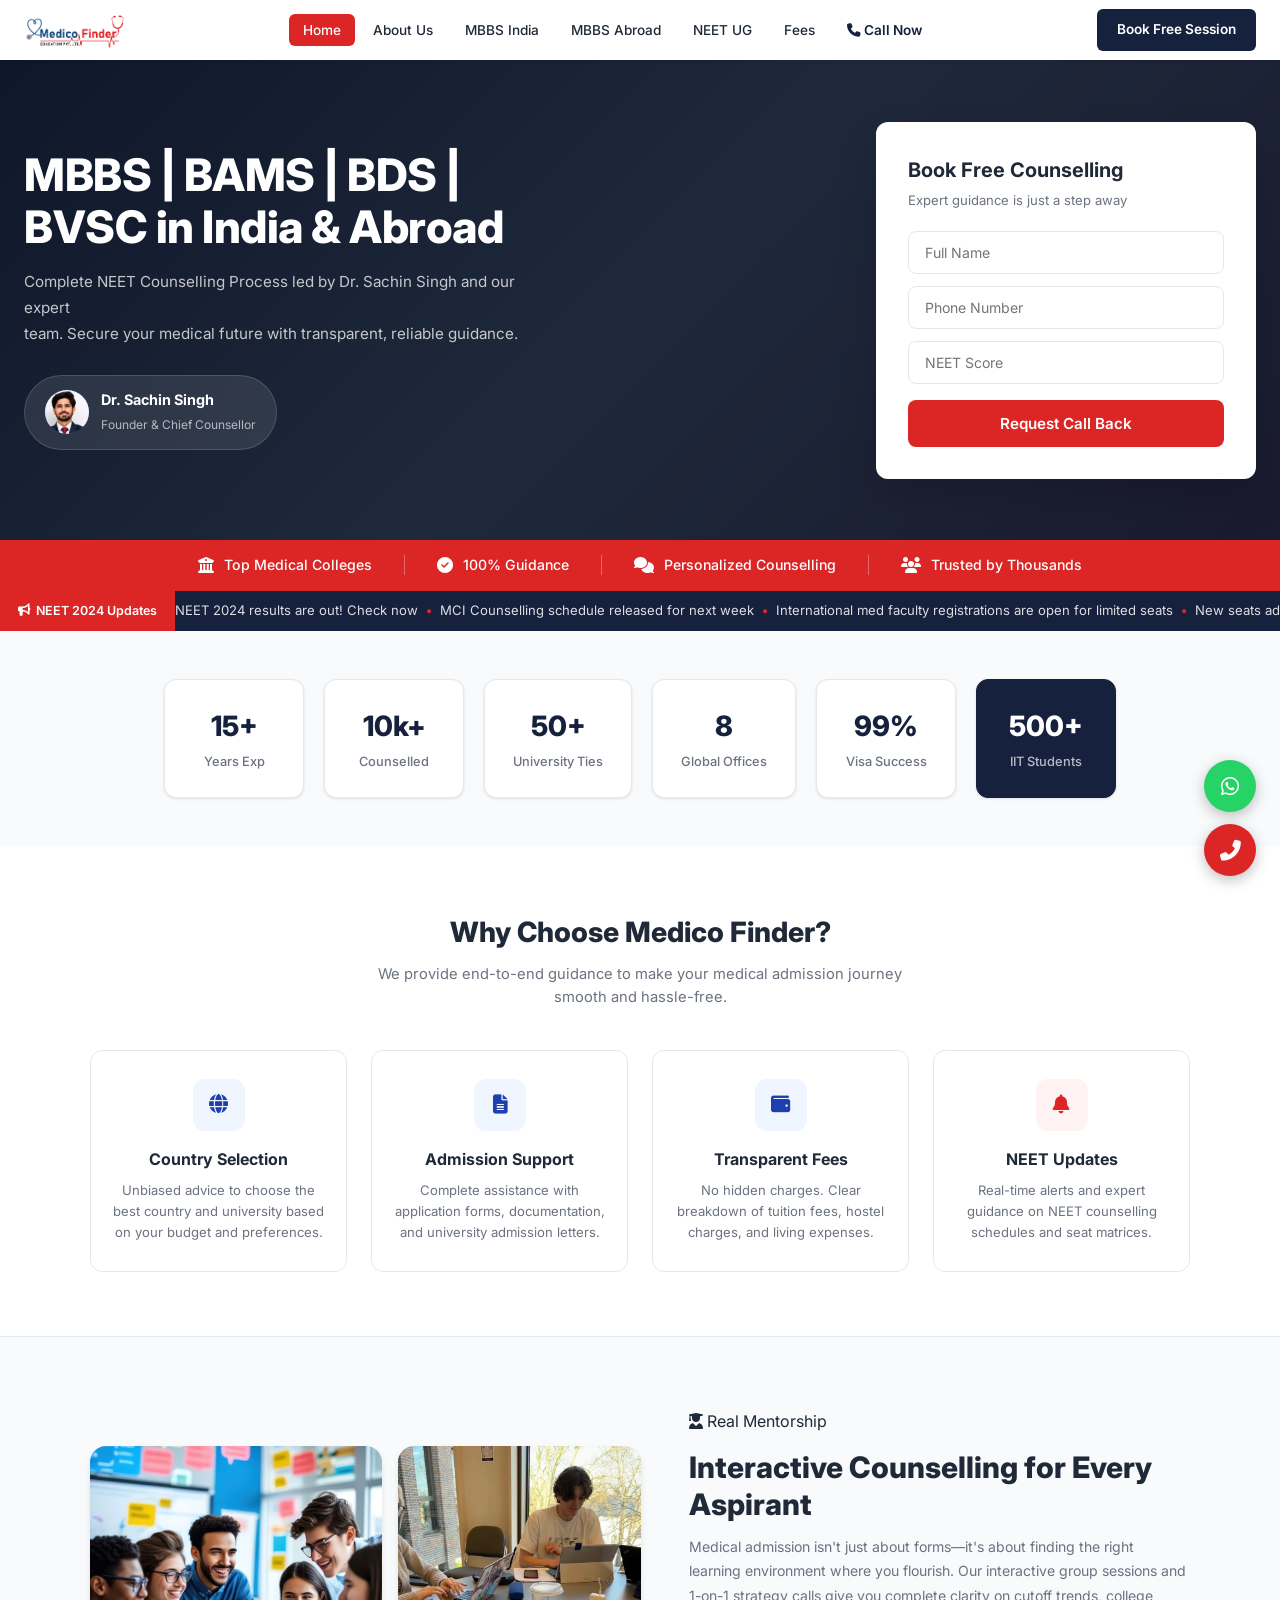
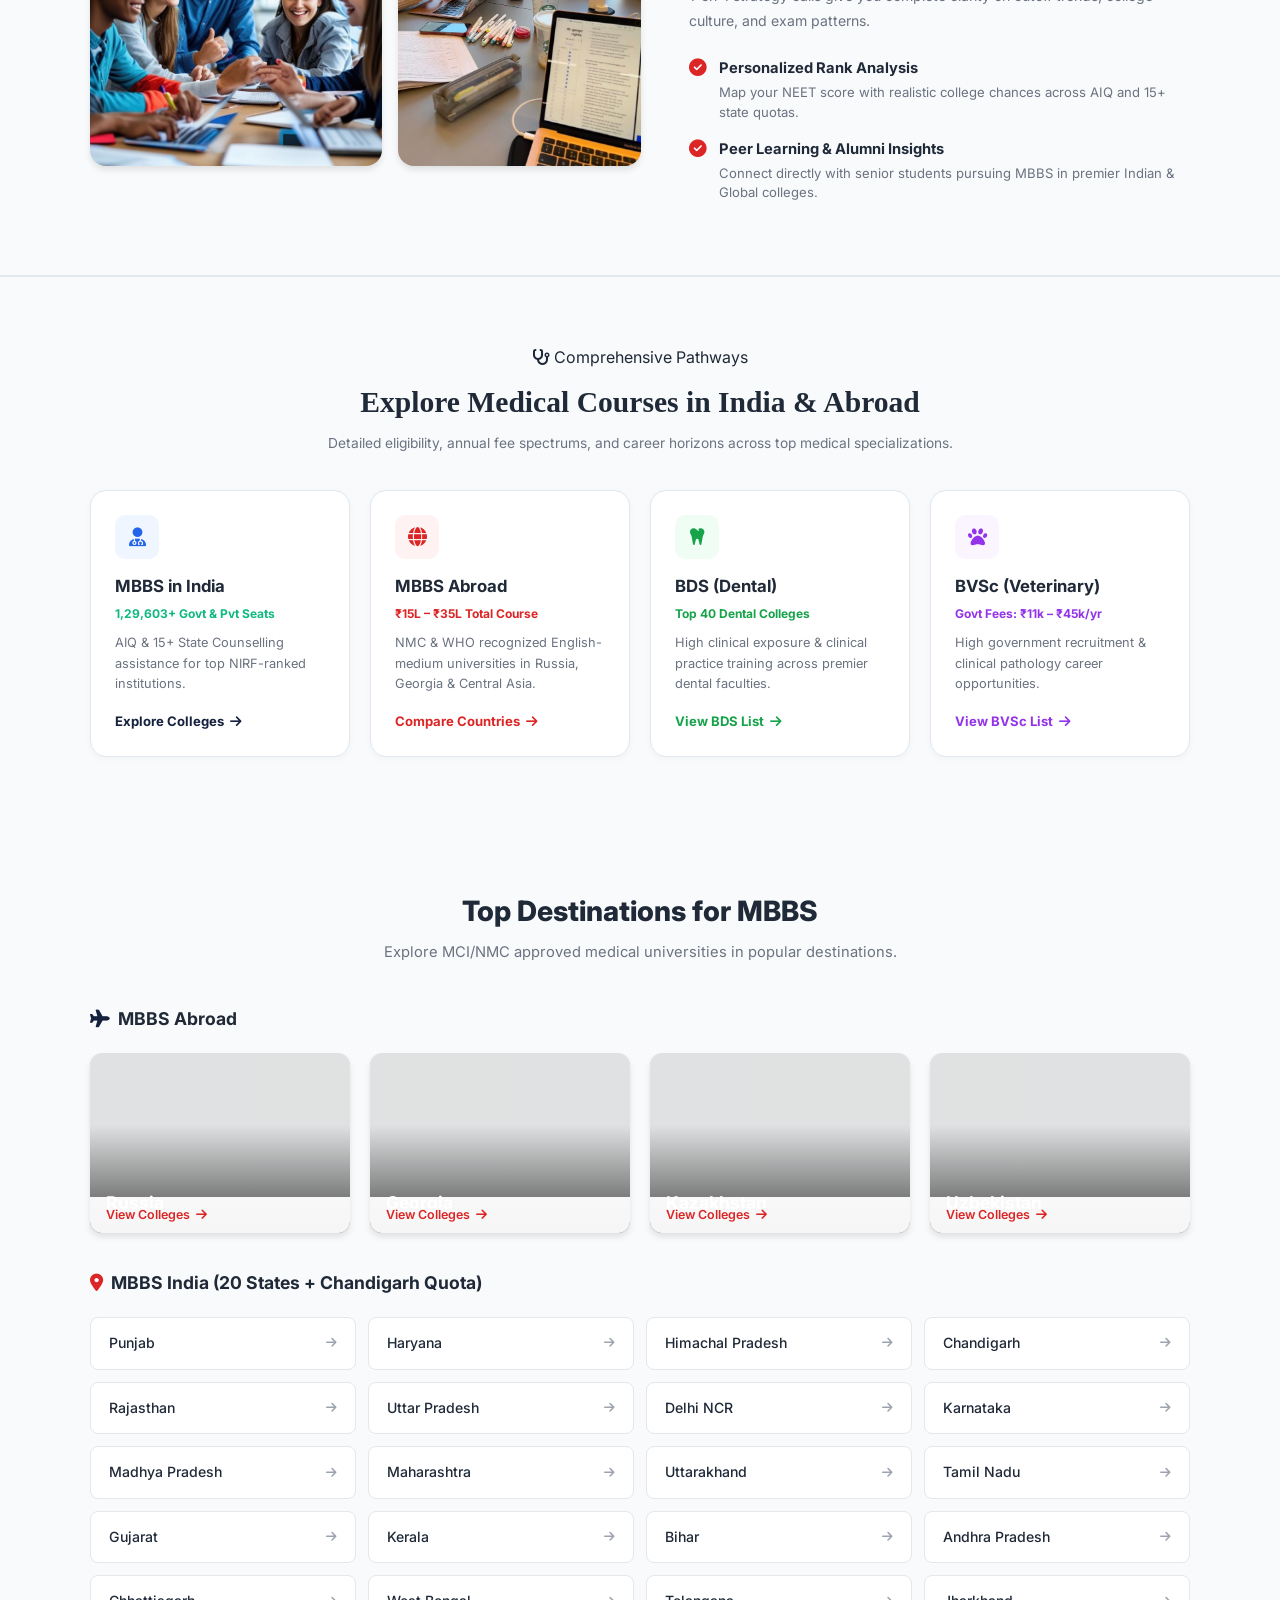
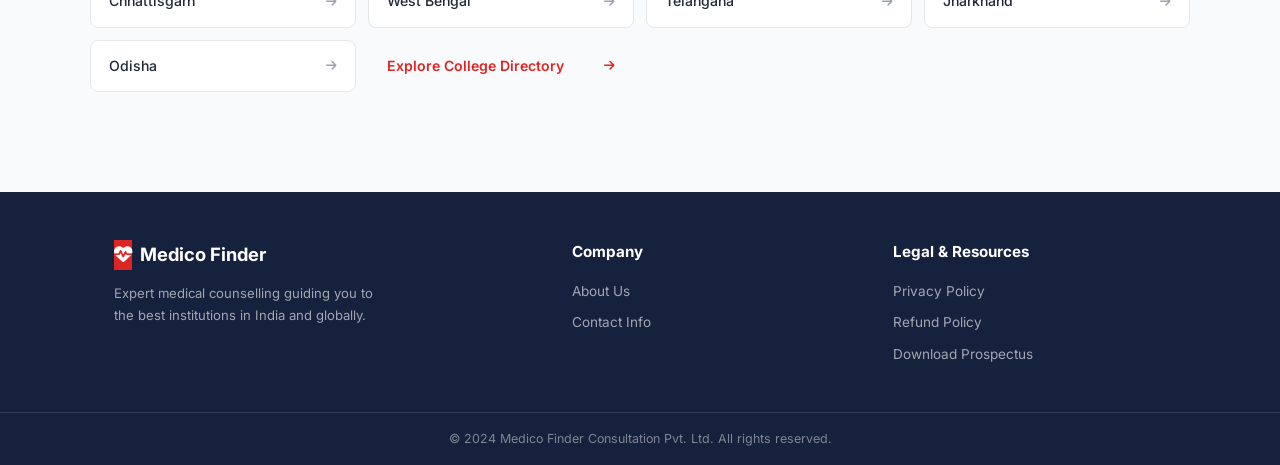
==== index.html @ 170a558a "Complete Medico Finder website with interactive directories, animated boxes, PDF data integration an" ====
<!DOCTYPE html>
<html lang="en">
<head>
    <meta charset="UTF-8">
    <meta name="viewport" content="width=device-width, initial-scale=1.0">
    <title>Medico Finder - MBBS | BAMS | BDS | BVSC in India & Abroad</title>
    <link rel="stylesheet" href="styles.css">
    <link rel="preconnect" href="https://fonts.googleapis.com">
    <link rel="preconnect" href="https://fonts.gstatic.com" crossorigin>
    <link href="https://fonts.googleapis.com/css2?family=Inter:wght@300;400;500;600;700;800;900&display=swap" rel="stylesheet">
    <link rel="stylesheet" href="https://cdnjs.cloudflare.com/ajax/libs/font-awesome/6.5.1/css/all.min.css">
</head>
<body>

    <!-- ===== NAVBAR ===== -->
    <nav class="navbar">
        <div class="nav-container">
            <a href="index.html" class="logo">
                <img src="logo.png" alt="Medico Finder Education Pvt. Ltd." class="brand-logo">
            </a>
            <ul class="nav-links">
                <li><a href="index.html" class="active">Home</a></li>
                <li><a href="about.html">About Us</a></li>
                <li><a href="mbbs-india.html">MBBS India</a></li>
                <li><a href="mbbs-abroad.html">MBBS Abroad</a></li>
                <li><a href="neet-ug.html">NEET UG</a></li>
                <li><a href="fees.html">Fees</a></li>
                <li><a href="#" class="call-now"><i class="fas fa-phone"></i> Call Now</a></li>
            </ul>
            <a href="#" class="btn-book-session">Book Free Session</a>
            <button class="mobile-menu-btn" id="mobileMenuBtn">
                <i class="fas fa-bars"></i>
            </button>
        </div>
    </nav>

    <!-- ===== HERO SECTION ===== -->
    <section class="hero">
        <div class="hero-overlay"></div>
        <div class="hero-container">
            <div class="hero-content">
                <h1>MBBS | BAMS | BDS |<br>BVSC in India & Abroad</h1>
                <p class="hero-subtitle">Complete NEET Counselling Process led by Dr. Sachin Singh and our expert<br>team. Secure your medical future with transparent, reliable guidance.</p>
                <div class="doctor-card">
                    <div class="doctor-avatar">
                        <img src="dr_sachin_avatar.jpg" alt="Dr. Sachin Singh" style="width:100%; height:100%; border-radius:50%; object-fit:cover;">
                    </div>
                    <div class="doctor-info">
                        <strong>Dr. Sachin Singh</strong>
                        <span>Founder & Chief Counsellor</span>
                    </div>
                </div>
            </div>
            <div class="hero-form">
                <h3>Book Free Counselling</h3>
                <p>Expert guidance is just a step away</p>
                <form>
                    <input type="text" placeholder="Full Name">
                    <input type="tel" placeholder="Phone Number">
                    <input type="text" placeholder="NEET Score">
                    <button type="submit" class="btn-request">Request Call Back</button>
                </form>
            </div>
        </div>
    </section>

    <!-- ===== TRUST BAR ===== -->
    <section class="trust-bar">
        <div class="trust-container">
            <div class="trust-item">
                <i class="fas fa-university"></i>
                <span>Top Medical Colleges</span>
            </div>
            <div class="trust-divider"></div>
            <div class="trust-item">
                <i class="fas fa-check-circle"></i>
                <span>100% Guidance</span>
            </div>
            <div class="trust-divider"></div>
            <div class="trust-item">
                <i class="fas fa-comments"></i>
                <span>Personalized Counselling</span>
            </div>
            <div class="trust-divider"></div>
            <div class="trust-item">
                <i class="fas fa-users"></i>
                <span>Trusted by Thousands</span>
            </div>
        </div>
    </section>

    <!-- ===== NEWS TICKER ===== -->
    <section class="news-ticker">
        <div class="ticker-label">
            <i class="fas fa-bullhorn"></i> NEET 2024 Updates
        </div>
        <div class="ticker-content">
            <div class="ticker-scroll">
                <span>NEET 2024 results are out! Check now </span>
                <span class="ticker-dot">•</span>
                <span> MCI Counselling schedule released for next week </span>
                <span class="ticker-dot">•</span>
                <span> International med faculty registrations are open for limited seats </span>
                <span class="ticker-dot">•</span>
                <span> New seats added in top medical colleges across India </span>
                <span class="ticker-dot">•</span>
                <span>NEET 2024 results are out! Check now </span>
                <span class="ticker-dot">•</span>
                <span> MCI Counselling schedule released for next week </span>
                <span class="ticker-dot">•</span>
                <span> International med faculty registrations are open for limited seats </span>
            </div>
        </div>
    </section>

    <!-- ===== STATS SECTION ===== -->
    <section class="stats-section">
        <div class="stats-container">
            <div class="stat-card">
                <h2>15+</h2>
                <p>Years Exp</p>
            </div>
            <div class="stat-card">
                <h2>10k+</h2>
                <p>Counselled</p>
            </div>
            <div class="stat-card">
                <h2>50+</h2>
                <p>University Ties</p>
            </div>
            <div class="stat-card">
                <h2>8</h2>
                <p>Global Offices</p>
            </div>
            <div class="stat-card">
                <h2>99%</h2>
                <p>Visa Success</p>
            </div>
            <div class="stat-card highlight">
                <h2>500+</h2>
                <p>IIT Students</p>
            </div>
        </div>
    </section>

    <!-- ===== WHY CHOOSE US ===== -->
    <section class="why-choose">
        <div class="section-container">
            <h2 class="section-title">Why Choose Medico Finder?</h2>
            <p class="section-subtitle">We provide end-to-end guidance to make your medical admission journey smooth and hassle-free.</p>
            <div class="features-grid">
                <div class="feature-card">
                    <div class="feature-icon blue">
                        <i class="fas fa-globe"></i>
                    </div>
                    <h4>Country Selection</h4>
                    <p>Unbiased advice to choose the best country and university based on your budget and preferences.</p>
                </div>
                <div class="feature-card">
                    <div class="feature-icon blue">
                        <i class="fas fa-file-alt"></i>
                    </div>
                    <h4>Admission Support</h4>
                    <p>Complete assistance with application forms, documentation, and university admission letters.</p>
                </div>
                <div class="feature-card">
                    <div class="feature-icon blue">
                        <i class="fas fa-wallet"></i>
                    </div>
                    <h4>Transparent Fees</h4>
                    <p>No hidden charges. Clear breakdown of tuition fees, hostel charges, and living expenses.</p>
                </div>
                <div class="feature-card">
                    <div class="feature-icon red">
                        <i class="fas fa-bell"></i>
                    </div>
                    <h4>NEET Updates</h4>
                    <p>Real-time alerts and expert guidance on NEET counselling schedules and seat matrices.</p>
                </div>
            </div>
        </div>
    </section>

    <!-- ===== STUDENT COMMUNITY & COUNSELLING EXPERIENCE ===== -->
    <section class="student-experience-section">
        <div class="section-container exp-container">
            <div class="exp-images-grid">
                <div class="exp-img-main">
                    <img src="discussion_team.jpg" alt="Interactive Medical Counselling & Mentorship" class="exp-img rounded-img">
                </div>
                <div class="exp-img-sub">
                    <img src="study_desk.jpg" alt="Focused NEET Counselling & Guidance Sessions" class="exp-img rounded-img">
                </div>
            </div>
            <div class="exp-content">
                <span class="badge badge-green"><i class="fas fa-user-graduate"></i> Real Mentorship</span>
                <h2>Interactive Counselling for Every Aspirant</h2>
                <p>Medical admission isn't just about forms—it's about finding the right learning environment where you flourish. Our interactive group sessions and 1-on-1 strategy calls give you complete clarity on cutoff trends, college culture, and exam patterns.</p>
                <div class="exp-points">
                    <div class="exp-point">
                        <i class="fas fa-check-circle"></i>
                        <div>
                            <strong>Personalized Rank Analysis</strong>
                            <p>Map your NEET score with realistic college chances across AIQ and 15+ state quotas.</p>
                        </div>
                    </div>
                    <div class="exp-point">
                        <i class="fas fa-check-circle"></i>
                        <div>
                            <strong>Peer Learning & Alumni Insights</strong>
                            <p>Connect directly with senior students pursuing MBBS in premier Indian & Global colleges.</p>
                        </div>
                    </div>
                </div>
            </div>
        </div>
    </section>

    <!-- ===== EXPLORE MEDICAL DISCIPLINES & CATEGORIES ===== -->
    <section class="disciplines-section" style="padding: 68px 24px; background: #f8fafc; border-top: 1px solid #e2e8f0;">
        <div class="section-container">
            <div style="text-align: center; max-width: 680px; margin: 0 auto 36px;">
                <span class="badge badge-green"><i class="fas fa-stethoscope"></i> Comprehensive Pathways</span>
                <h2 style="font-family:'Playfair Display',Georgia,serif; font-size:1.85rem; font-weight:800; color:var(--text-dark); margin:8px 0 6px;">Explore Medical Courses in India & Abroad</h2>
                <p style="font-size:0.86rem; color:var(--text-gray);">Detailed eligibility, annual fee spectrums, and career horizons across top medical specializations.</p>
            </div>

            <div class="disciplines-grid" style="display: grid; grid-template-columns: repeat(auto-fit, minmax(240px, 1fr)); gap: 20px;">
                <!-- MBBS India -->
                <div class="disc-card" style="background: white; border-radius: 16px; padding: 24px; border: 1px solid #e2e8f0; box-shadow: 0 2px 8px rgba(0,0,0,0.03); transition: all 0.3s;">
                    <div style="width:44px; height:44px; border-radius:10px; background:#eff6ff; color:#2563eb; display:flex; align-items:center; justify-content:center; font-size:1.2rem; margin-bottom:14px;">
                        <i class="fas fa-user-md"></i>
                    </div>
                    <h3 style="font-size:1.05rem; font-weight:700; color:var(--text-dark); margin-bottom:4px;">MBBS in India</h3>
                    <span style="font-size:0.75rem; color:#10b981; font-weight:700; display:block; margin-bottom:10px;">1,29,603+ Govt & Pvt Seats</span>
                    <p style="font-size:0.8rem; color:var(--text-gray); line-height:1.6; margin-bottom:16px;">AIQ & 15+ State Counselling assistance for top NIRF-ranked institutions.</p>
                    <a href="mbbs-india.html" style="font-size:0.82rem; font-weight:700; color:var(--primary-navy); text-decoration:none; display:flex; align-items:center; gap:6px;">Explore Colleges <i class="fas fa-arrow-right"></i></a>
                </div>

                <!-- MBBS Abroad -->
                <div class="disc-card" style="background: white; border-radius: 16px; padding: 24px; border: 1px solid #e2e8f0; box-shadow: 0 2px 8px rgba(0,0,0,0.03); transition: all 0.3s;">
                    <div style="width:44px; height:44px; border-radius:10px; background:#fef2f2; color:#dc2626; display:flex; align-items:center; justify-content:center; font-size:1.2rem; margin-bottom:14px;">
                        <i class="fas fa-globe"></i>
                    </div>
                    <h3 style="font-size:1.05rem; font-weight:700; color:var(--text-dark); margin-bottom:4px;">MBBS Abroad</h3>
                    <span style="font-size:0.75rem; color:#dc2626; font-weight:700; display:block; margin-bottom:10px;">₹15L – ₹35L Total Course</span>
                    <p style="font-size:0.8rem; color:var(--text-gray); line-height:1.6; margin-bottom:16px;">NMC & WHO recognized English-medium universities in Russia, Georgia & Central Asia.</p>
                    <a href="mbbs-abroad.html" style="font-size:0.82rem; font-weight:700; color:var(--primary-red); text-decoration:none; display:flex; align-items:center; gap:6px;">Compare Countries <i class="fas fa-arrow-right"></i></a>
                </div>

                <!-- BDS Dental -->
                <div class="disc-card" style="background: white; border-radius: 16px; padding: 24px; border: 1px solid #e2e8f0; box-shadow: 0 2px 8px rgba(0,0,0,0.03); transition: all 0.3s;">
                    <div style="width:44px; height:44px; border-radius:10px; background:#f0fdf4; color:#16a34a; display:flex; align-items:center; justify-content:center; font-size:1.2rem; margin-bottom:14px;">
                        <i class="fas fa-tooth"></i>
                    </div>
                    <h3 style="font-size:1.05rem; font-weight:700; color:var(--text-dark); margin-bottom:4px;">BDS (Dental)</h3>
                    <span style="font-size:0.75rem; color:#16a34a; font-weight:700; display:block; margin-bottom:10px;">Top 40 Dental Colleges</span>
                    <p style="font-size:0.8rem; color:var(--text-gray); line-height:1.6; margin-bottom:16px;">High clinical exposure & clinical practice training across premier dental faculties.</p>
                    <a href="mbbs-india.html" style="font-size:0.82rem; font-weight:700; color:#16a34a; text-decoration:none; display:flex; align-items:center; gap:6px;">View BDS List <i class="fas fa-arrow-right"></i></a>
                </div>

                <!-- BVSc Veterinary -->
                <div class="disc-card" style="background: white; border-radius: 16px; padding: 24px; border: 1px solid #e2e8f0; box-shadow: 0 2px 8px rgba(0,0,0,0.03); transition: all 0.3s;">
                    <div style="width:44px; height:44px; border-radius:10px; background:#faf5ff; color:#9333ea; display:flex; align-items:center; justify-content:center; font-size:1.2rem; margin-bottom:14px;">
                        <i class="fas fa-paw"></i>
                    </div>
                    <h3 style="font-size:1.05rem; font-weight:700; color:var(--text-dark); margin-bottom:4px;">BVSc (Veterinary)</h3>
                    <span style="font-size:0.75rem; color:#9333ea; font-weight:700; display:block; margin-bottom:10px;">Govt Fees: ₹11k – ₹45k/yr</span>
                    <p style="font-size:0.8rem; color:var(--text-gray); line-height:1.6; margin-bottom:16px;">High government recruitment & clinical pathology career opportunities.</p>
                    <a href="mbbs-india.html" style="font-size:0.82rem; font-weight:700; color:#9333ea; text-decoration:none; display:flex; align-items:center; gap:6px;">View BVSc List <i class="fas fa-arrow-right"></i></a>
                </div>
            </div>
        </div>
    </section>

    <!-- ===== TOP DESTINATIONS ===== -->
    <section class="top-destinations">
        <div class="section-container">
            <h2 class="section-title">Top Destinations for MBBS</h2>
            <p class="section-subtitle">Explore MCI/NMC approved medical universities in popular destinations.</p>

            <!-- MBBS Abroad -->
            <div class="destination-group">
                <h3 class="group-title"><i class="fas fa-plane"></i> MBBS Abroad</h3>
                <div class="country-cards">
                    <div class="country-card">
                        <div class="country-image russia"></div>
                        <div class="country-overlay">
                            <h4>Russia</h4>
                        </div>
                        <a href="#" class="view-colleges">View Colleges <i class="fas fa-arrow-right"></i></a>
                    </div>
                    <div class="country-card">
                        <div class="country-image georgia"></div>
                        <div class="country-overlay">
                            <h4>Georgia</h4>
                        </div>
                        <a href="#" class="view-colleges">View Colleges <i class="fas fa-arrow-right"></i></a>
                    </div>
                    <div class="country-card">
                        <div class="country-image kazakhstan"></div>
                        <div class="country-overlay">
                            <h4>Kazakhstan</h4>
                        </div>
                        <a href="#" class="view-colleges">View Colleges <i class="fas fa-arrow-right"></i></a>
                    </div>
                    <div class="country-card">
                        <div class="country-image uzbekistan"></div>
                        <div class="country-overlay">
                            <h4>Uzbekistan</h4>
                        </div>
                        <a href="#" class="view-colleges">View Colleges <i class="fas fa-arrow-right"></i></a>
                    </div>
                </div>
            </div>

            <!-- MBBS India -->
            <div class="destination-group">
                <h3 class="group-title"><i class="fas fa-map-marker-alt" style="color: #dc2626;"></i> MBBS India (20 States + Chandigarh Quota)</h3>
                <div class="state-grid">
                    <a href="mbbs-india.html" class="state-item"><span>Punjab</span><i class="fas fa-arrow-right"></i></a>
                    <a href="mbbs-india.html" class="state-item"><span>Haryana</span><i class="fas fa-arrow-right"></i></a>
                    <a href="mbbs-india.html" class="state-item"><span>Himachal Pradesh</span><i class="fas fa-arrow-right"></i></a>
                    <a href="mbbs-india.html" class="state-item"><span>Chandigarh</span><i class="fas fa-arrow-right"></i></a>
                    <a href="mbbs-india.html" class="state-item"><span>Rajasthan</span><i class="fas fa-arrow-right"></i></a>
                    <a href="mbbs-india.html" class="state-item"><span>Uttar Pradesh</span><i class="fas fa-arrow-right"></i></a>
                    <a href="mbbs-india.html" class="state-item"><span>Delhi NCR</span><i class="fas fa-arrow-right"></i></a>
                    <a href="mbbs-india.html" class="state-item"><span>Karnataka</span><i class="fas fa-arrow-right"></i></a>
                    <a href="mbbs-india.html" class="state-item"><span>Madhya Pradesh</span><i class="fas fa-arrow-right"></i></a>
                    <a href="mbbs-india.html" class="state-item"><span>Maharashtra</span><i class="fas fa-arrow-right"></i></a>
                    <a href="mbbs-india.html" class="state-item"><span>Uttarakhand</span><i class="fas fa-arrow-right"></i></a>
                    <a href="mbbs-india.html" class="state-item"><span>Tamil Nadu</span><i class="fas fa-arrow-right"></i></a>
                    <a href="mbbs-india.html" class="state-item"><span>Gujarat</span><i class="fas fa-arrow-right"></i></a>
                    <a href="mbbs-india.html" class="state-item"><span>Kerala</span><i class="fas fa-arrow-right"></i></a>
                    <a href="mbbs-india.html" class="state-item"><span>Bihar</span><i class="fas fa-arrow-right"></i></a>
                    <a href="mbbs-india.html" class="state-item"><span>Andhra Pradesh</span><i class="fas fa-arrow-right"></i></a>
                    <a href="mbbs-india.html" class="state-item"><span>Chhattisgarh</span><i class="fas fa-arrow-right"></i></a>
                    <a href="mbbs-india.html" class="state-item"><span>West Bengal</span><i class="fas fa-arrow-right"></i></a>
                    <a href="mbbs-india.html" class="state-item"><span>Telangana</span><i class="fas fa-arrow-right"></i></a>
                    <a href="mbbs-india.html" class="state-item"><span>Jharkhand</span><i class="fas fa-arrow-right"></i></a>
                    <a href="mbbs-india.html" class="state-item"><span>Odisha</span><i class="fas fa-arrow-right"></i></a>
                    <a href="mbbs-india.html" class="state-item view-all"><span>Explore College Directory</span><i class="fas fa-arrow-right"></i></a>
                </div>
            </div>
        </div>
    </section>

    <!-- ===== FOOTER ===== -->
    <footer class="footer">
        <div class="footer-container">
            <div class="footer-brand">
                <a href="#" class="footer-logo">
                    <div class="logo-icon">
                        <i class="fas fa-heartbeat"></i>
                    </div>
                    <span>Medico Finder</span>
                </a>
                <p>Expert medical counselling guiding you to<br>the best institutions in India and globally.</p>
            </div>
            <div class="footer-links">
                <h4>Company</h4>
                <ul>
                    <li><a href="#">About Us</a></li>
                    <li><a href="#">Contact Info</a></li>
                </ul>
            </div>
            <div class="footer-links">
                <h4>Legal & Resources</h4>
                <ul>
                    <li><a href="#">Privacy Policy</a></li>
                    <li><a href="#">Refund Policy</a></li>
                    <li><a href="#">Download Prospectus</a></li>
                </ul>
            </div>
        </div>
        <div class="footer-bottom">
            <p>&copy; 2024 Medico Finder Consultation Pvt. Ltd. All rights reserved.</p>
        </div>
    </footer>

    <!-- ===== FLOATING BUTTONS ===== -->
    <div class="floating-buttons">
        <a href="#" class="floating-btn whatsapp">
            <i class="fab fa-whatsapp"></i>
        </a>
        <a href="#" class="floating-btn phone">
            <i class="fas fa-phone-alt"></i>
        </a>
    </div>

    <script src="script.js"></script>
</body>
</html>
---- styles.css ----
/* ===== RESET & BASE ===== */
*,
*::before,
*::after {
    margin: 0;
    padding: 0;
    box-sizing: border-box;
}

:root {
    --primary-dark: #1a1a2e;
    --primary-navy: #16213e;
    --primary-red: #dc2626;
    --primary-red-dark: #b91c1c;
    --primary-blue: #1e40af;
    --text-dark: #1f2937;
    --text-gray: #6b7280;
    --text-light: #9ca3af;
    --bg-light: #f9fafb;
    --bg-white: #ffffff;
    --border-color: #e5e7eb;
    --shadow-sm: 0 1px 3px rgba(0, 0, 0, 0.1);
    --shadow-md: 0 4px 6px rgba(0, 0, 0, 0.1);
    --shadow-lg: 0 10px 25px rgba(0, 0, 0, 0.1);
    --shadow-xl: 0 20px 40px rgba(0, 0, 0, 0.15);
}

html {
    scroll-behavior: smooth;
}

body {
    font-family: 'Inter', -apple-system, BlinkMacSystemFont, sans-serif;
    color: var(--text-dark);
    line-height: 1.6;
    background: var(--bg-white);
    overflow-x: hidden;
}

a {
    text-decoration: none;
    color: inherit;
}

ul {
    list-style: none;
}

img {
    max-width: 100%;
    display: block;
}

/* ===== NAVBAR ===== */
.navbar {
    position: fixed;
    top: 0;
    left: 0;
    right: 0;
    z-index: 1000;
    background: var(--bg-white);
    box-shadow: var(--shadow-sm);
    height: 60px;
}

.nav-container {
    max-width: 1280px;
    margin: 0 auto;
    padding: 0 24px;
    display: flex;
    align-items: center;
    justify-content: space-between;
    height: 100%;
}

.logo {
    display: flex;
    align-items: center;
    gap: 8px;
    font-size: 1.2rem;
    font-weight: 700;
    color: var(--primary-navy);
    text-decoration: none;
}

.logo img.brand-logo {
    height: 38px;
    width: auto;
    object-fit: contain;
    display: block;
}

.nav-links {
    display: flex;
    align-items: center;
    gap: 4px;
}

.nav-links a {
    padding: 8px 14px;
    font-size: 0.85rem;
    font-weight: 500;
    color: var(--text-dark);
    border-radius: 6px;
    transition: all 0.2s;
}

.nav-links a:hover {
    color: var(--primary-red);
    background: #fef2f2;
}

.nav-links a.active {
    background: var(--primary-red);
    color: white;
}

.nav-links .call-now {
    color: var(--primary-navy);
    font-weight: 600;
}

.btn-book-session {
    background: var(--primary-navy);
    color: white;
    padding: 10px 20px;
    border-radius: 6px;
    font-size: 0.85rem;
    font-weight: 600;
    transition: all 0.2s;
}

.btn-book-session:hover {
    background: #0f172a;
    transform: translateY(-1px);
}

.mobile-menu-btn {
    display: none;
    background: none;
    border: none;
    font-size: 1.4rem;
    color: var(--text-dark);
    cursor: pointer;
}

/* ===== HERO ===== */
.hero {
    margin-top: 60px;
    position: relative;
    background: linear-gradient(135deg, #0f172a 0%, #1e293b 50%, #1a1a2e 100%);
    min-height: 480px;
    display: flex;
    align-items: center;
    overflow: hidden;
}

.hero::before {
    content: '';
    position: absolute;
    top: 0;
    left: 0;
    right: 0;
    bottom: 0;
    background: url('https://images.unsplash.com/photo-1576091160399-112ba8d25d1d?w=1920&q=80') center/cover no-repeat;
    opacity: 0.15;
}

.hero-container {
    position: relative;
    max-width: 1280px;
    margin: 0 auto;
    padding: 60px 24px;
    display: flex;
    align-items: center;
    justify-content: space-between;
    gap: 40px;
    width: 100%;
}

.hero-content {
    flex: 1;
    color: white;
}

.hero-content h1 {
    font-size: 2.8rem;
    font-weight: 800;
    line-height: 1.15;
    margin-bottom: 16px;
    letter-spacing: -0.5px;
}

.hero-subtitle {
    font-size: 0.95rem;
    color: rgba(255, 255, 255, 0.75);
    line-height: 1.7;
    margin-bottom: 28px;
    max-width: 520px;
}

.doctor-card {
    display: flex;
    align-items: center;
    gap: 12px;
    background: rgba(255, 255, 255, 0.1);
    backdrop-filter: blur(10px);
    padding: 12px 20px;
    border-radius: 50px;
    width: fit-content;
    border: 1px solid rgba(255, 255, 255, 0.15);
}

.doctor-avatar {
    width: 44px;
    height: 44px;
    background: linear-gradient(135deg, #3b82f6, #1d4ed8);
    border-radius: 50%;
    display: flex;
    align-items: center;
    justify-content: center;
    color: white;
    font-size: 18px;
}

.doctor-info strong {
    display: block;
    font-size: 0.9rem;
}

.doctor-info span {
    font-size: 0.75rem;
    color: rgba(255, 255, 255, 0.65);
}

/* Hero Form */
.hero-form {
    background: white;
    border-radius: 12px;
    padding: 32px;
    width: 380px;
    flex-shrink: 0;
    box-shadow: var(--shadow-xl);
}

.hero-form h3 {
    font-size: 1.25rem;
    font-weight: 700;
    color: var(--text-dark);
    margin-bottom: 4px;
}

.hero-form > p {
    font-size: 0.82rem;
    color: var(--text-gray);
    margin-bottom: 20px;
}

.hero-form input {
    width: 100%;
    padding: 12px 16px;
    border: 1px solid var(--border-color);
    border-radius: 8px;
    font-size: 0.88rem;
    font-family: inherit;
    margin-bottom: 12px;
    transition: border-color 0.2s;
    outline: none;
}

.hero-form input:focus {
    border-color: var(--primary-blue);
    box-shadow: 0 0 0 3px rgba(30, 64, 175, 0.1);
}

.btn-request {
    width: 100%;
    padding: 14px;
    background: var(--primary-red);
    color: white;
    border: none;
    border-radius: 8px;
    font-size: 0.95rem;
    font-weight: 600;
    font-family: inherit;
    cursor: pointer;
    transition: all 0.2s;
    margin-top: 4px;
}

.btn-request:hover {
    background: var(--primary-red-dark);
    transform: translateY(-1px);
    box-shadow: 0 4px 12px rgba(220, 38, 38, 0.35);
}

/* ===== TRUST BAR ===== */
.trust-bar {
    background: var(--primary-red);
    padding: 0;
}

.trust-container {
    max-width: 1280px;
    margin: 0 auto;
    display: flex;
    align-items: center;
    justify-content: center;
}

.trust-item {
    display: flex;
    align-items: center;
    gap: 10px;
    color: white;
    padding: 14px 32px;
    font-size: 0.88rem;
    font-weight: 500;
    white-space: nowrap;
}

.trust-item i {
    font-size: 1rem;
}

.trust-divider {
    width: 1px;
    height: 20px;
    background: rgba(255, 255, 255, 0.3);
}

/* ===== NEWS TICKER ===== */
.news-ticker {
    background: var(--primary-navy);
    display: flex;
    align-items: center;
    overflow: hidden;
    height: 40px;
}

.ticker-label {
    background: var(--primary-red);
    color: white;
    padding: 8px 18px;
    font-size: 0.78rem;
    font-weight: 600;
    white-space: nowrap;
    display: flex;
    align-items: center;
    gap: 6px;
    height: 100%;
    z-index: 2;
}

.ticker-content {
    flex: 1;
    overflow: hidden;
    position: relative;
}

.ticker-scroll {
    display: flex;
    align-items: center;
    white-space: nowrap;
    animation: ticker 30s linear infinite;
    color: rgba(255, 255, 255, 0.85);
    font-size: 0.82rem;
    gap: 8px;
}

.ticker-dot {
    color: var(--primary-red);
    font-weight: bold;
}

@keyframes ticker {
    0% { transform: translateX(0); }
    100% { transform: translateX(-50%); }
}

/* ===== STATS SECTION ===== */
.stats-section {
    padding: 48px 24px;
    background: var(--bg-light);
}

.stats-container {
    max-width: 1100px;
    margin: 0 auto;
    display: flex;
    align-items: center;
    justify-content: center;
    gap: 20px;
    flex-wrap: wrap;
}

.stat-card {
    text-align: center;
    padding: 24px 28px;
    background: white;
    border-radius: 12px;
    box-shadow: var(--shadow-sm);
    min-width: 140px;
    border: 1px solid var(--border-color);
    transition: transform 0.2s;
}

.stat-card:hover {
    transform: translateY(-3px);
    box-shadow: var(--shadow-md);
}

.stat-card h2 {
    font-size: 1.75rem;
    font-weight: 800;
    color: var(--primary-navy);
    margin-bottom: 4px;
}

.stat-card p {
    font-size: 0.8rem;
    color: var(--text-gray);
    font-weight: 500;
}

.stat-card.highlight {
    background: var(--primary-navy);
    border-color: var(--primary-navy);
}

.stat-card.highlight h2 {
    color: white;
}

.stat-card.highlight p {
    color: rgba(255, 255, 255, 0.7);
}

/* ===== WHY CHOOSE ===== */
.why-choose {
    padding: 64px 24px;
    background: var(--bg-white);
}

.section-container {
    max-width: 1100px;
    margin: 0 auto;
}

.section-title {
    text-align: center;
    font-size: 1.75rem;
    font-weight: 800;
    color: var(--text-dark);
    margin-bottom: 8px;
}

.section-subtitle {
    text-align: center;
    font-size: 0.92rem;
    color: var(--text-gray);
    margin-bottom: 40px;
    max-width: 560px;
    margin-left: auto;
    margin-right: auto;
    line-height: 1.6;
}

.features-grid {
    display: grid;
    grid-template-columns: repeat(4, 1fr);
    gap: 24px;
}

.feature-card {
    background: white;
    border: 1px solid var(--border-color);
    border-radius: 12px;
    padding: 28px 20px;
    text-align: center;
    transition: all 0.3s;
}

.feature-card:hover {
    transform: translateY(-4px);
    box-shadow: var(--shadow-lg);
    border-color: transparent;
}

.feature-icon {
    width: 52px;
    height: 52px;
    border-radius: 12px;
    display: flex;
    align-items: center;
    justify-content: center;
    margin: 0 auto 16px;
    font-size: 1.2rem;
}

.feature-icon.blue {
    background: #eff6ff;
    color: var(--primary-blue);
}

.feature-icon.red {
    background: #fef2f2;
    color: var(--primary-red);
}

.feature-card h4 {
    font-size: 1rem;
    font-weight: 700;
    margin-bottom: 8px;
    color: var(--text-dark);
}

.feature-card p {
    font-size: 0.82rem;
    color: var(--text-gray);
    line-height: 1.6;
}

/* ===== STUDENT EXPERIENCE SECTION ===== */
.student-experience-section {
    padding: 72px 24px;
    background: #f8fafc;
    border-top: 1px solid #e2e8f0;
    border-bottom: 1px solid #e2e8f0;
}

.exp-container {
    display: grid;
    grid-template-columns: 1.1fr 1fr;
    gap: 48px;
    align-items: center;
}

.exp-images-grid {
    display: grid;
    grid-template-columns: 1.2fr 1fr;
    gap: 16px;
    position: relative;
}

.exp-img {
    width: 100%;
    height: 320px;
    object-fit: cover;
    border-radius: 16px;
    box-shadow: var(--shadow-md);
    transition: transform 0.3s;
}

.exp-img-sub .exp-img {
    height: 320px;
}

.exp-img:hover {
    transform: scale(1.02);
}

.exp-content h2 {
    font-size: 1.85rem;
    font-weight: 800;
    color: var(--text-dark);
    margin: 14px 0 12px;
    line-height: 1.25;
}

.exp-content > p {
    font-size: 0.88rem;
    color: var(--text-gray);
    line-height: 1.75;
    margin-bottom: 24px;
}

.exp-points {
    display: flex;
    flex-direction: column;
    gap: 16px;
}

.exp-point {
    display: flex;
    align-items: flex-start;
    gap: 12px;
}

.exp-point i {
    color: var(--primary-red);
    font-size: 1.1rem;
    margin-top: 2px;
}

.exp-point strong {
    display: block;
    font-size: 0.92rem;
    color: var(--text-dark);
    margin-bottom: 2px;
}

.exp-point p {
    font-size: 0.82rem;
    color: var(--text-gray);
    line-height: 1.5;
}

@media (max-width: 900px) {
    .exp-container {
        grid-template-columns: 1fr;
    }
    .exp-images-grid {
        grid-template-columns: 1fr 1fr;
    }
}

@media (max-width: 600px) {
    .exp-images-grid {
        grid-template-columns: 1fr;
    }
    .exp-img {
        height: 220px;
    }
}

/* ===== TOP DESTINATIONS ===== */
.top-destinations {
    padding: 64px 24px;
    background: var(--bg-light);
}

.destination-group {
    margin-bottom: 36px;
}

.group-title {
    font-size: 1.1rem;
    font-weight: 700;
    margin-bottom: 20px;
    display: flex;
    align-items: center;
    gap: 8px;
    color: var(--text-dark);
}

.group-title i {
    color: var(--primary-navy);
}

/* Country Cards */
.country-cards {
    display: grid;
    grid-template-columns: repeat(4, 1fr);
    gap: 20px;
    margin-bottom: 20px;
}

.country-card {
    position: relative;
    border-radius: 12px;
    overflow: hidden;
    height: 180px;
    cursor: pointer;
    box-shadow: var(--shadow-md);
    transition: transform 0.3s;
}

.country-card:hover {
    transform: translateY(-4px);
    box-shadow: var(--shadow-xl);
}

.country-image {
    width: 100%;
    height: 100%;
    background-size: cover;
    background-position: center;
    transition: transform 0.5s;
}

.country-card:hover .country-image {
    transform: scale(1.08);
}

.country-image.russia {
    background-image: url('https://images.unsplash.com/photo-1513326738677-b964603b136d?w=600&q=80');
}

.country-image.georgia {
    background-image: url('https://images.unsplash.com/photo-1565008576549-57569a49371d?w=600&q=80');
}

.country-image.kazakhstan {
    background-image: url('https://images.unsplash.com/photo-1562932831-afcfe48b5786?w=600&q=80');
}

.country-image.uzbekistan {
    background-image: url('https://images.unsplash.com/photo-1596484552834-6a58f850e0a1?w=600&q=80');
}

.country-overlay {
    position: absolute;
    bottom: 0;
    left: 0;
    right: 0;
    top: 0;
    background: linear-gradient(to top, rgba(0,0,0,0.7) 0%, rgba(0,0,0,0.1) 60%);
    display: flex;
    align-items: flex-end;
    padding: 16px;
}

.country-overlay h4 {
    color: white;
    font-size: 1.1rem;
    font-weight: 700;
}

.view-colleges {
    position: absolute;
    bottom: 0;
    left: 0;
    right: 0;
    background: rgba(255, 255, 255, 0.95);
    color: var(--primary-red);
    padding: 8px 16px;
    font-size: 0.78rem;
    font-weight: 600;
    display: flex;
    align-items: center;
    gap: 6px;
    transition: all 0.2s;
}

.view-colleges:hover {
    background: var(--primary-red);
    color: white;
}

/* State Grid */
.state-grid {
    display: grid;
    grid-template-columns: repeat(4, 1fr);
    gap: 12px;
}

.state-item {
    display: flex;
    align-items: center;
    justify-content: space-between;
    padding: 14px 18px;
    background: white;
    border: 1px solid var(--border-color);
    border-radius: 8px;
    font-size: 0.88rem;
    font-weight: 500;
    color: var(--text-dark);
    transition: all 0.2s;
}

.state-item:hover {
    border-color: var(--primary-navy);
    box-shadow: var(--shadow-sm);
    transform: translateX(2px);
}

.state-item i {
    color: var(--text-light);
    font-size: 0.75rem;
    transition: all 0.2s;
}

.state-item:hover i {
    color: var(--primary-navy);
    transform: translateX(3px);
}

.state-item.view-all {
    border-color: transparent;
    background: transparent;
    color: var(--primary-red);
    font-weight: 600;
}

.state-item.view-all i {
    color: var(--primary-red);
}

.state-item.view-all:hover {
    background: #fef2f2;
}

/* ===== FOOTER ===== */
.footer {
    background: var(--primary-navy);
    color: white;
    padding-top: 48px;
}

.footer-container {
    max-width: 1100px;
    margin: 0 auto;
    padding: 0 24px 36px;
    display: grid;
    grid-template-columns: 1.5fr 1fr 1fr;
    gap: 48px;
}

.footer-logo {
    display: flex;
    align-items: center;
    gap: 8px;
    font-size: 1.15rem;
    font-weight: 700;
    color: white;
    margin-bottom: 12px;
}

.footer-logo .logo-icon {
    background: var(--primary-red);
}

.footer-brand p {
    font-size: 0.82rem;
    color: rgba(255, 255, 255, 0.6);
    line-height: 1.7;
}

.footer-links h4 {
    font-size: 0.95rem;
    font-weight: 700;
    margin-bottom: 16px;
    color: white;
}

.footer-links li {
    margin-bottom: 10px;
}

.footer-links a {
    font-size: 0.85rem;
    color: rgba(255, 255, 255, 0.6);
    transition: color 0.2s;
    display: flex;
    align-items: center;
    gap: 6px;
}

.footer-links a:hover {
    color: white;
}

.footer-bottom {
    border-top: 1px solid rgba(255, 255, 255, 0.1);
    text-align: center;
    padding: 16px 24px;
}

.footer-bottom p {
    font-size: 0.78rem;
    color: rgba(255, 255, 255, 0.45);
}

/* ===== FLOATING BUTTONS ===== */
.floating-buttons {
    position: fixed;
    bottom: 24px;
    right: 24px;
    display: flex;
    flex-direction: column;
    gap: 12px;
    z-index: 999;
}

.floating-btn {
    width: 52px;
    height: 52px;
    border-radius: 50%;
    display: flex;
    align-items: center;
    justify-content: center;
    color: white;
    font-size: 1.3rem;
    box-shadow: 0 4px 14px rgba(0, 0, 0, 0.25);
    transition: all 0.3s;
}

.floating-btn:hover {
    transform: scale(1.1);
}

.floating-btn.whatsapp {
    background: #25D366;
}

.floating-btn.phone {
    background: var(--primary-red);
}

/* ===== RESPONSIVE ===== */
@media (max-width: 1024px) {
    .nav-links {
        display: none;
    }

    .mobile-menu-btn {
        display: block;
    }

    .hero-container {
        flex-direction: column;
        text-align: center;
    }

    .hero-content h1 {
        font-size: 2rem;
    }

    .hero-subtitle {
        margin-left: auto;
        margin-right: auto;
    }

    .doctor-card {
        margin: 0 auto;
    }

    .hero-form {
        width: 100%;
        max-width: 420px;
    }

    .features-grid {
        grid-template-columns: repeat(2, 1fr);
    }

    .country-cards {
        grid-template-columns: repeat(2, 1fr);
    }

    .state-grid {
        grid-template-columns: repeat(2, 1fr);
    }

    .footer-container {
        grid-template-columns: 1fr;
        gap: 28px;
    }

    .trust-container {
        flex-wrap: wrap;
        justify-content: center;
    }
}

@media (max-width: 640px) {
    .hero-content h1 {
        font-size: 1.6rem;
    }

    .hero-container {
        padding: 36px 16px;
    }

    .hero-form {
        padding: 24px;
    }

    .features-grid {
        grid-template-columns: 1fr;
    }

    .country-cards {
        grid-template-columns: 1fr;
    }

    .state-grid {
        grid-template-columns: 1fr;
    }

    .stats-container {
        gap: 12px;
    }

    .stat-card {
        min-width: 100px;
        padding: 16px;
    }

    .stat-card h2 {
        font-size: 1.3rem;
    }

    .section-title {
        font-size: 1.4rem;
    }

    .trust-item {
        padding: 10px 16px;
        font-size: 0.78rem;
    }

    .trust-divider {
        display: none;
    }
}

/* ===== GLOBAL INTERACTIVE MODALS & TOASTS ===== */
.medico-modal-overlay {
    position: fixed;
    top: 0;
    left: 0;
    right: 0;
    bottom: 0;
    background: rgba(15, 23, 42, 0.75);
    backdrop-filter: blur(4px);
    display: flex;
    align-items: center;
    justify-content: center;
    z-index: 9999;
    opacity: 0;
    visibility: hidden;
    transition: all 0.3s cubic-bezier(0.165, 0.84, 0.44, 1);
    padding: 20px;
}

.medico-modal-overlay.active {
    opacity: 1;
    visibility: visible;
}

.medico-modal {
    background: white;
    border-radius: 20px;
    width: 100%;
    max-width: 480px;
    padding: 32px;
    position: relative;
    box-shadow: 0 25px 50px -12px rgba(0, 0, 0, 0.25);
    transform: scale(0.92) translateY(20px);
    transition: all 0.3s cubic-bezier(0.165, 0.84, 0.44, 1);
}

.medico-modal-overlay.active .medico-modal {
    transform: scale(1) translateY(0);
}

.modal-close-btn {
    position: absolute;
    top: 20px;
    right: 20px;
    width: 36px;
    height: 36px;
    border-radius: 50%;
    background: #f1f5f9;
    border: none;
    cursor: pointer;
    display: flex;
    align-items: center;
    justify-content: center;
    color: #64748b;
    font-size: 1rem;
    transition: all 0.2s;
}

.modal-close-btn:hover {
    background: #fee2e2;
    color: var(--primary-red);
}

.modal-header {
    margin-bottom: 22px;
}

.modal-header h3 {
    font-family: 'Playfair Display', Georgia, serif;
    font-size: 1.45rem;
    font-weight: 800;
    color: var(--text-dark);
    margin-bottom: 6px;
}

.modal-header p {
    font-size: 0.84rem;
    color: var(--text-gray);
}

.modal-form {
    display: flex;
    flex-direction: column;
    gap: 12px;
}

.modal-input-group {
    position: relative;
}

.modal-input-group i {
    position: absolute;
    left: 14px;
    top: 50%;
    transform: translateY(-50%);
    color: #94a3b8;
    font-size: 0.9rem;
}

.modal-input-group input,
.modal-input-group select {
    width: 100%;
    padding: 12px 14px 12px 40px;
    border: 1px solid #d1d5db;
    border-radius: 10px;
    font-family: inherit;
    font-size: 0.88rem;
    outline: none;
    transition: border-color 0.2s;
    background: white;
}

.modal-input-group input:focus,
.modal-input-group select:focus {
    border-color: var(--primary-navy);
}

.modal-submit-btn {
    padding: 13px;
    border: none;
    border-radius: 10px;
    background: var(--primary-red);
    color: white;
    font-family: inherit;
    font-size: 0.92rem;
    font-weight: 700;
    cursor: pointer;
    transition: all 0.2s;
    margin-top: 6px;
}

.modal-submit-btn:hover {
    background: var(--primary-red-dark);
    box-shadow: 0 4px 12px rgba(220, 38, 38, 0.3);
}

/* Toast Notifications */
.medico-toast {
    position: fixed;
    bottom: 30px;
    right: 30px;
    background: #0f172a;
    color: white;
    padding: 16px 22px;
    border-radius: 12px;
    box-shadow: 0 10px 25px rgba(0,0,0,0.2);
    display: flex;
    align-items: center;
    gap: 12px;
    z-index: 10000;
    transform: translateY(100px);
    opacity: 0;
    transition: all 0.35s cubic-bezier(0.165, 0.84, 0.44, 1);
}

.medico-toast.show {
    transform: translateY(0);
    opacity: 1;
}

.medico-toast i {
    color: #22c55e;
    font-size: 1.25rem;
}
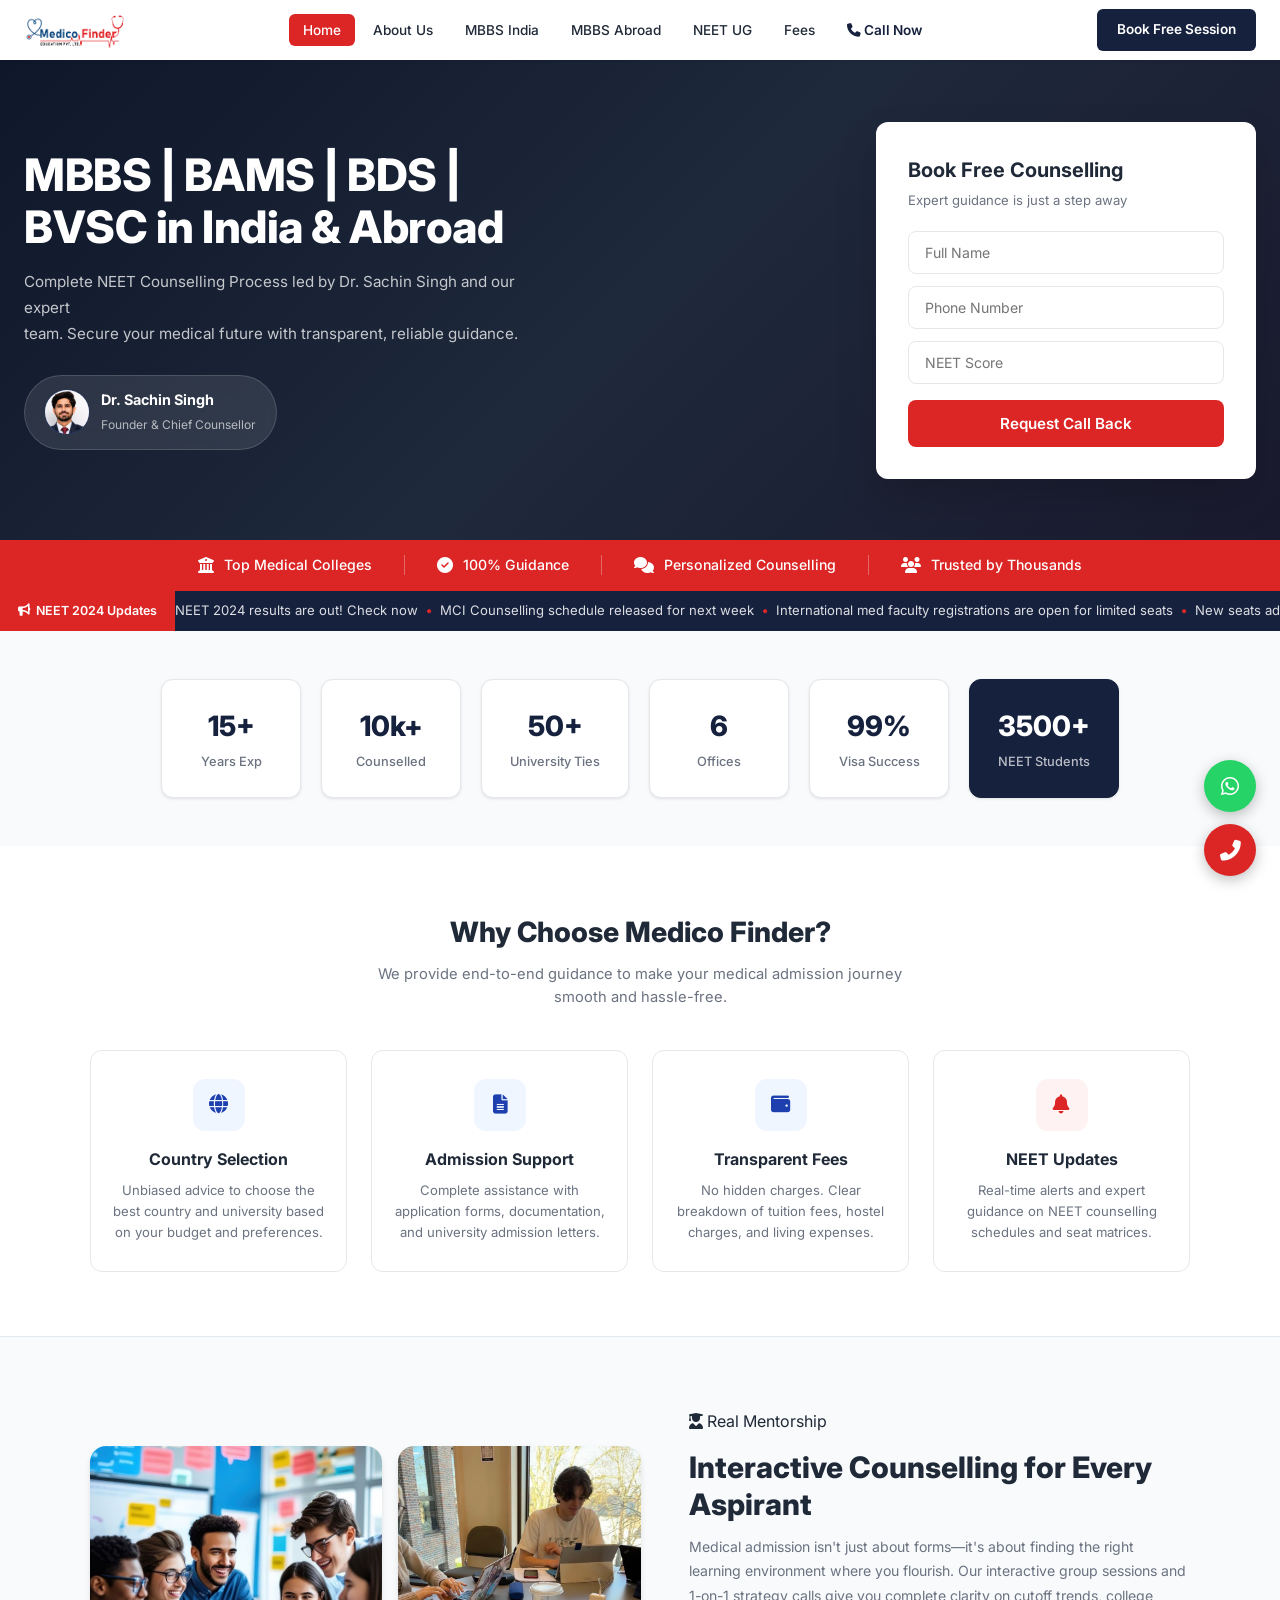
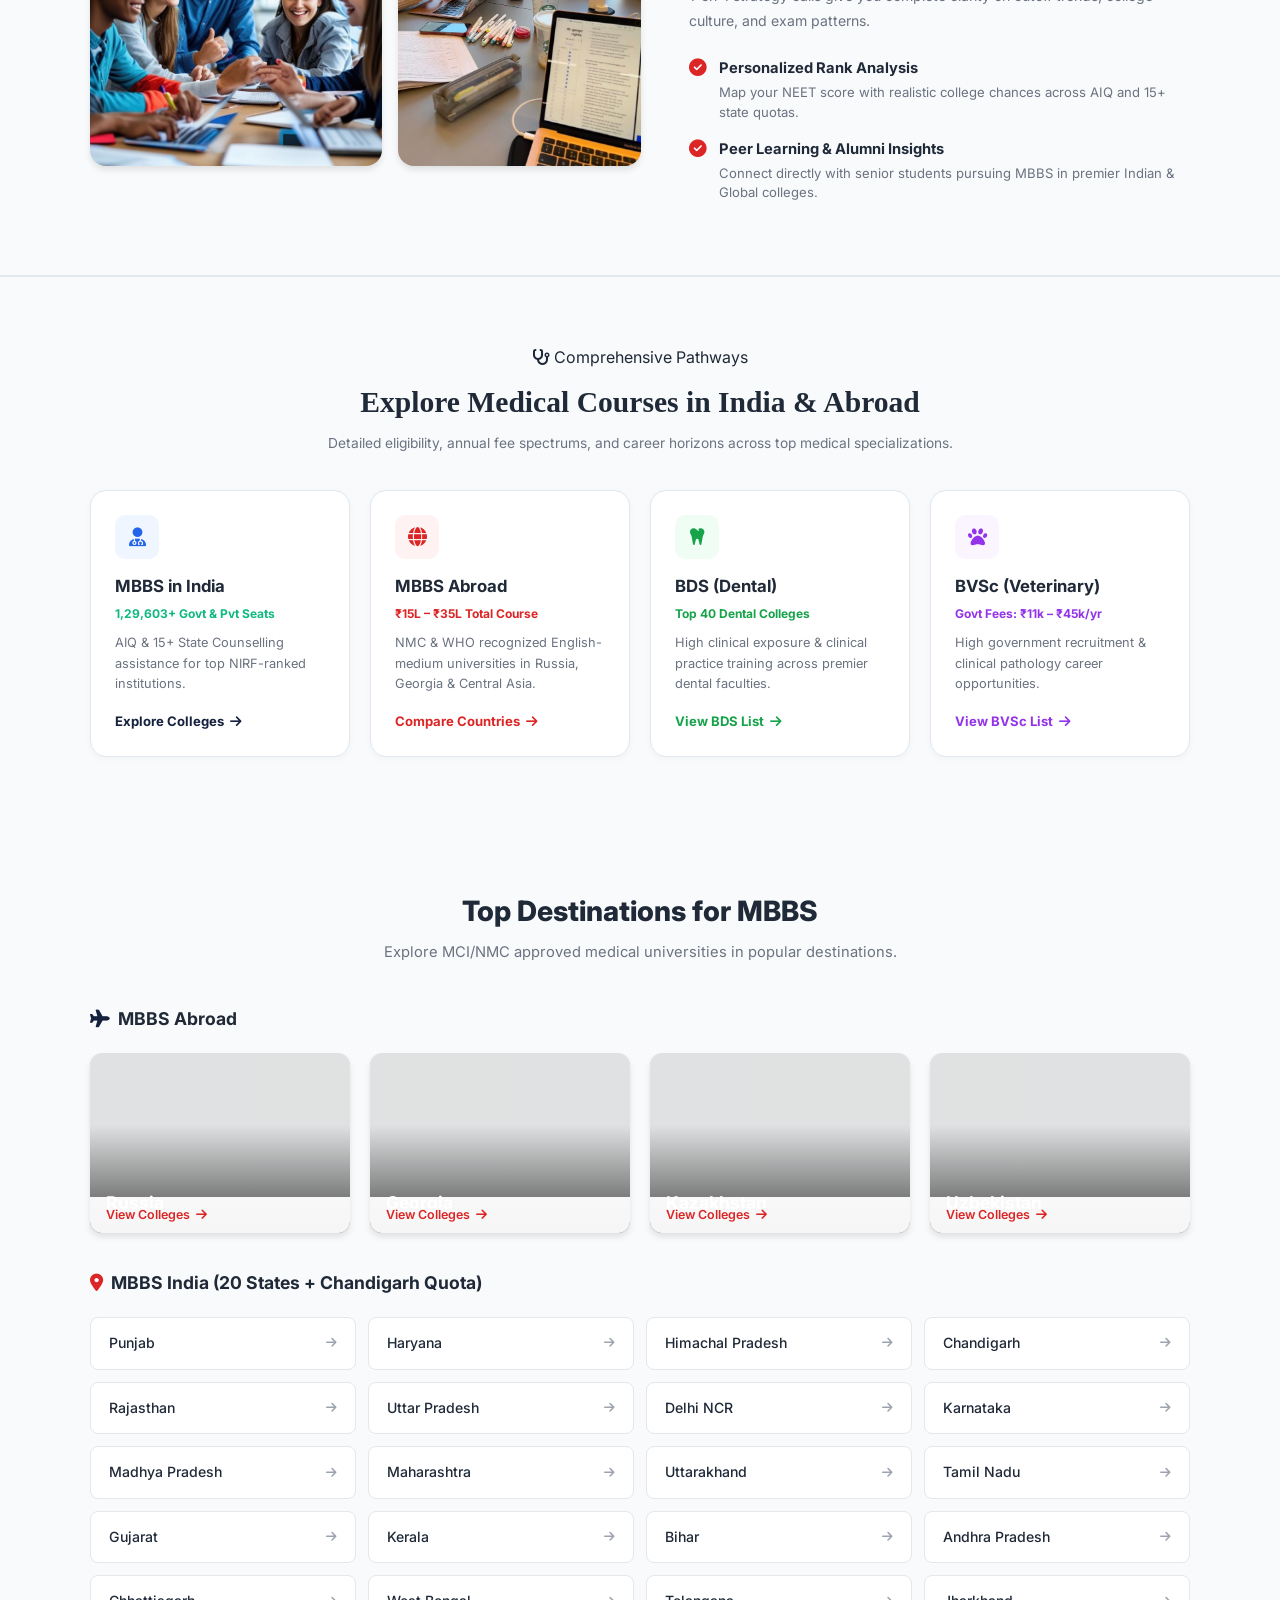
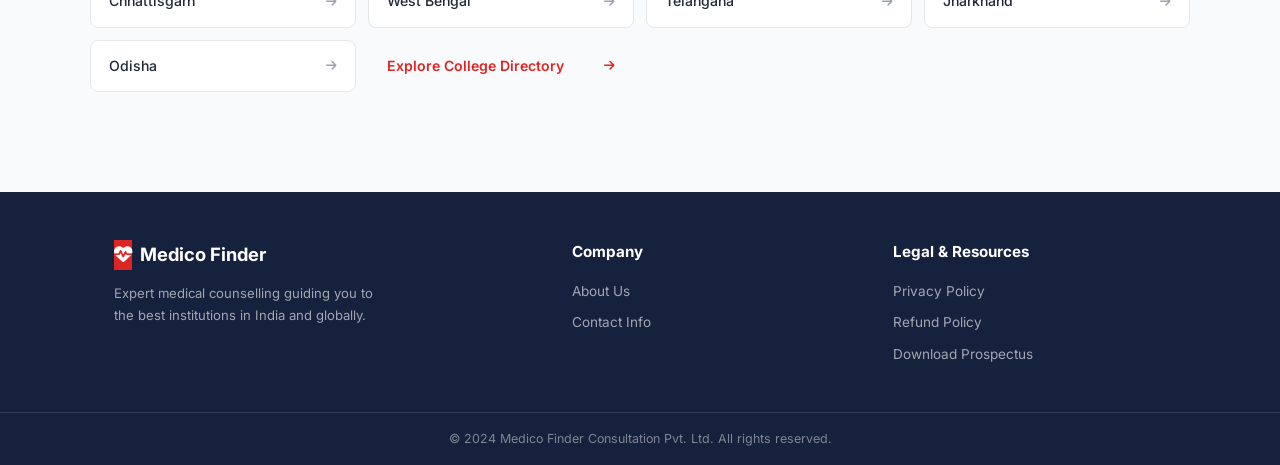
==== commit 211f286f: "Update stats: 6 Offices, 3500+ NEET Students" ====
--- a/index.html
+++ b/index.html
@@ -129,16 +129,16 @@
                 <p>University Ties</p>
             </div>
             <div class="stat-card">
-                <h2>8</h2>
-                <p>Global Offices</p>
+                <h2>6</h2>
+                <p>Offices</p>
             </div>
             <div class="stat-card">
                 <h2>99%</h2>
                 <p>Visa Success</p>
             </div>
             <div class="stat-card highlight">
-                <h2>500+</h2>
-                <p>IIT Students</p>
+                <h2>3500+</h2>
+                <p>NEET Students</p>
             </div>
         </div>
     </section>
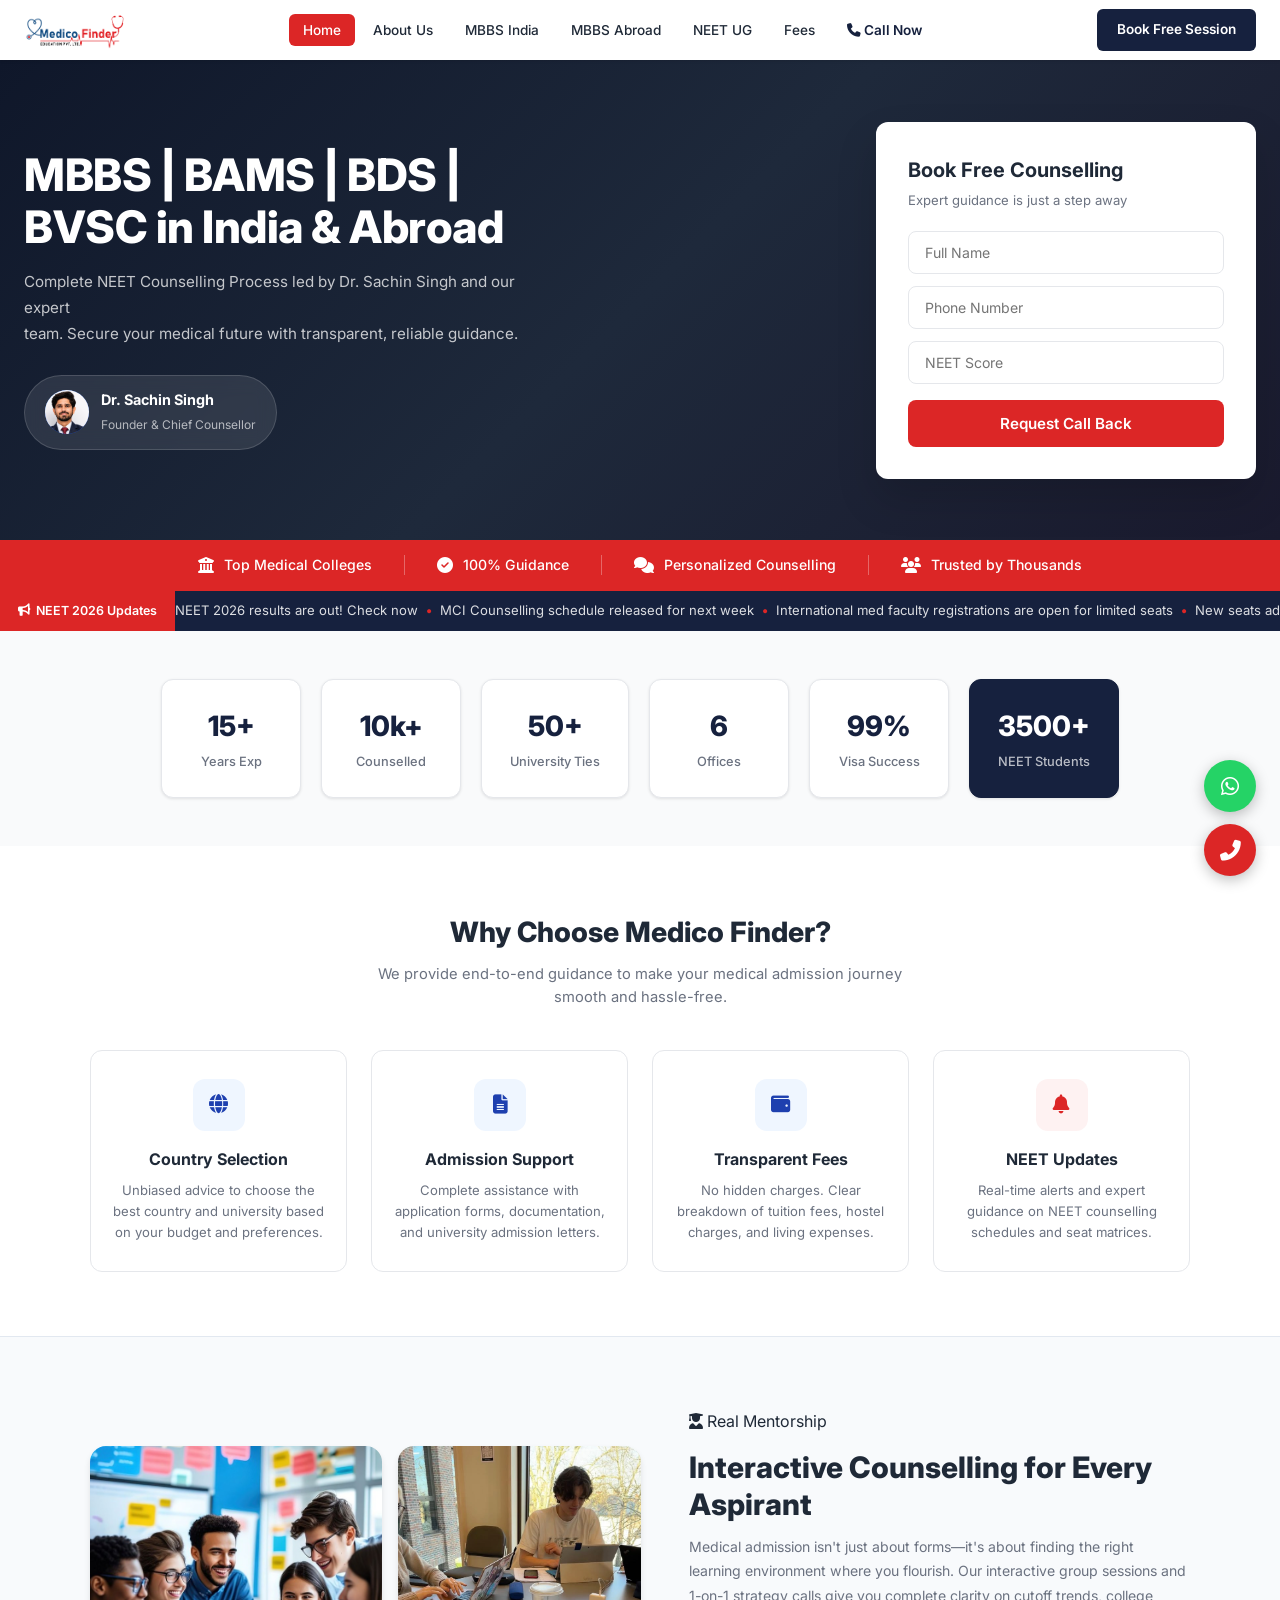
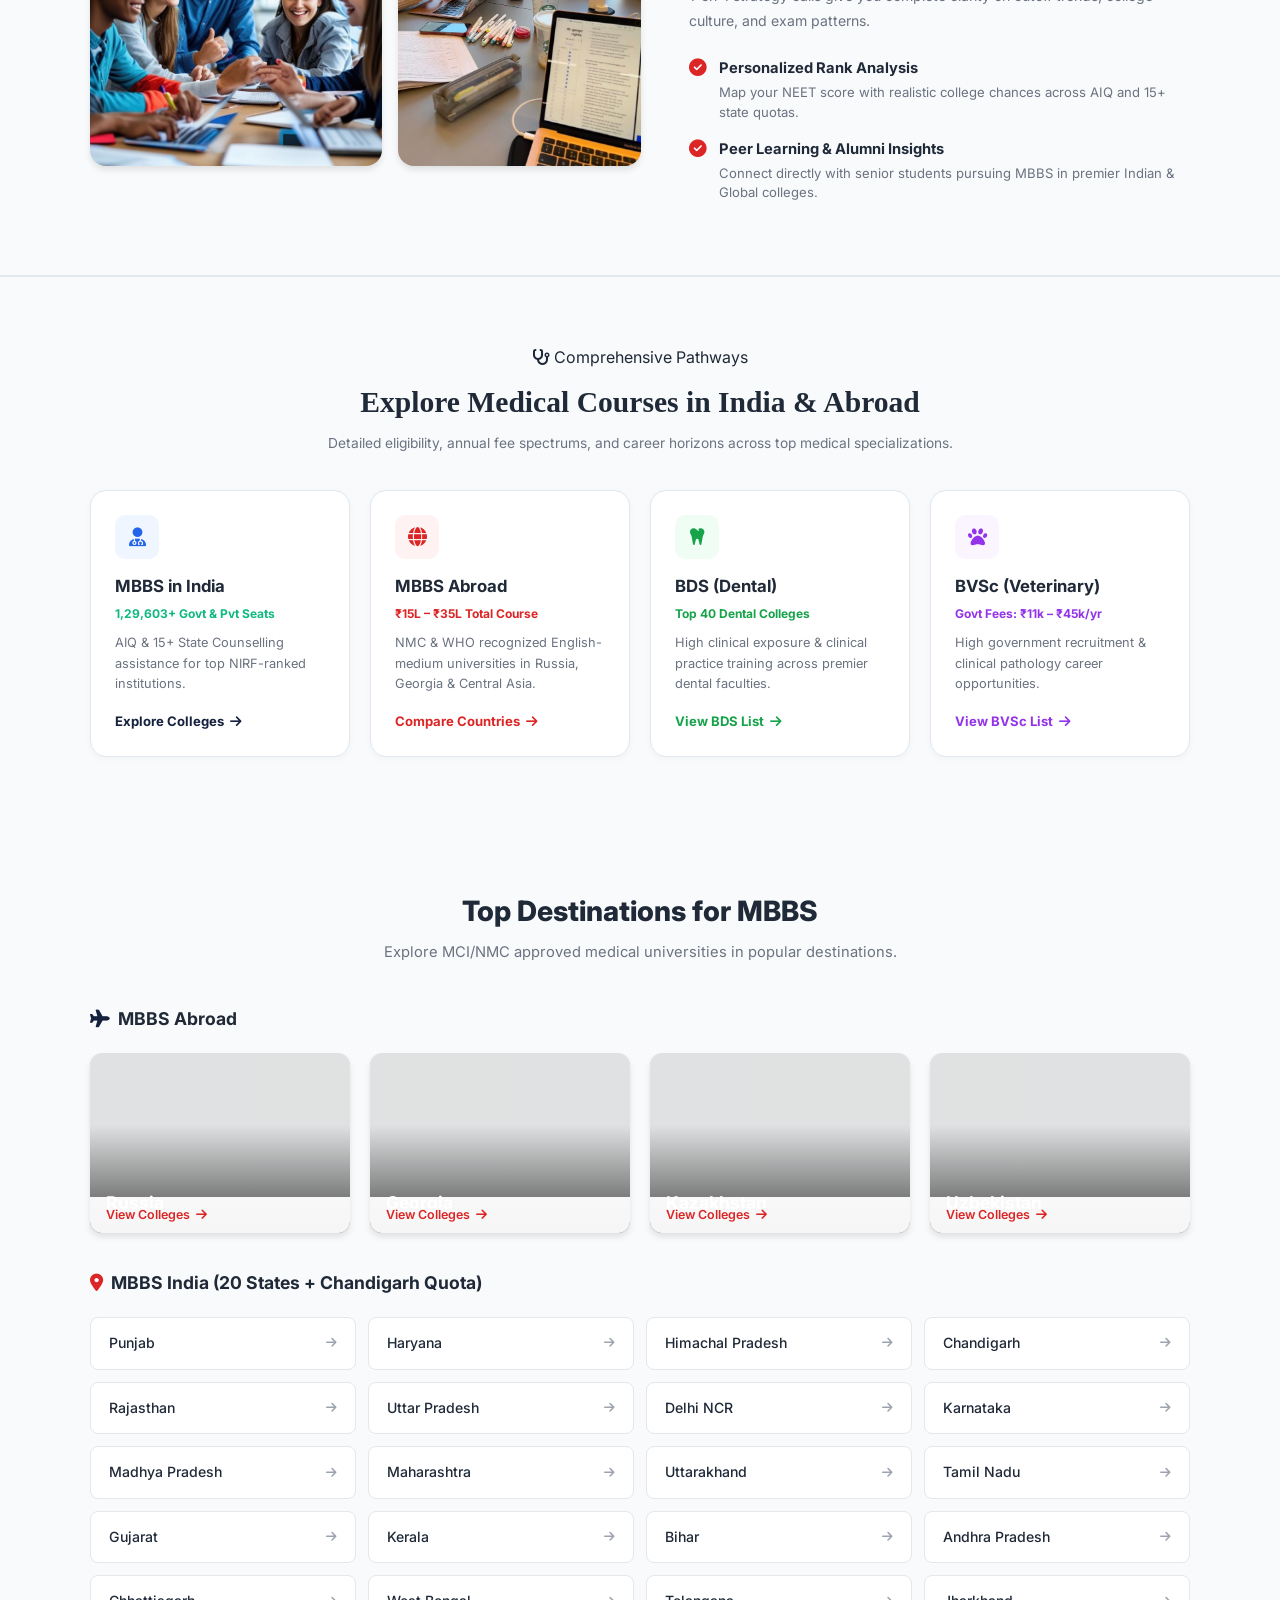
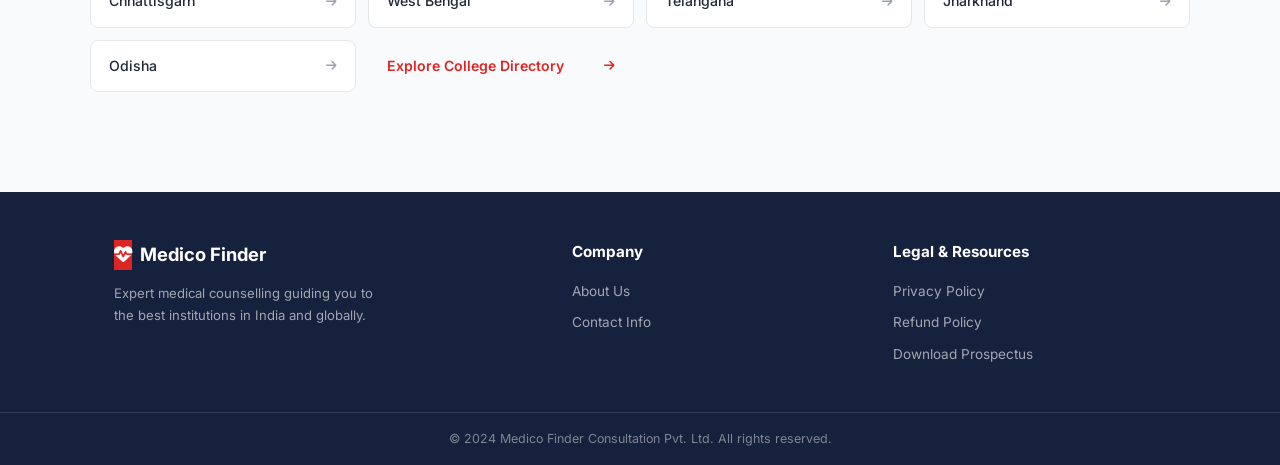
==== commit b04cde27: "Update NEET 2024 to NEET 2026 across website" ====
--- a/index.html
+++ b/index.html
@@ -92,11 +92,11 @@
     <!-- ===== NEWS TICKER ===== -->
     <section class="news-ticker">
         <div class="ticker-label">
-            <i class="fas fa-bullhorn"></i> NEET 2024 Updates
+            <i class="fas fa-bullhorn"></i> NEET 2026 Updates
         </div>
         <div class="ticker-content">
             <div class="ticker-scroll">
-                <span>NEET 2024 results are out! Check now </span>
+                <span>NEET 2026 results are out! Check now </span>
                 <span class="ticker-dot">•</span>
                 <span> MCI Counselling schedule released for next week </span>
                 <span class="ticker-dot">•</span>
@@ -104,7 +104,7 @@
                 <span class="ticker-dot">•</span>
                 <span> New seats added in top medical colleges across India </span>
                 <span class="ticker-dot">•</span>
-                <span>NEET 2024 results are out! Check now </span>
+                <span>NEET 2026 results are out! Check now </span>
                 <span class="ticker-dot">•</span>
                 <span> MCI Counselling schedule released for next week </span>
                 <span class="ticker-dot">•</span>
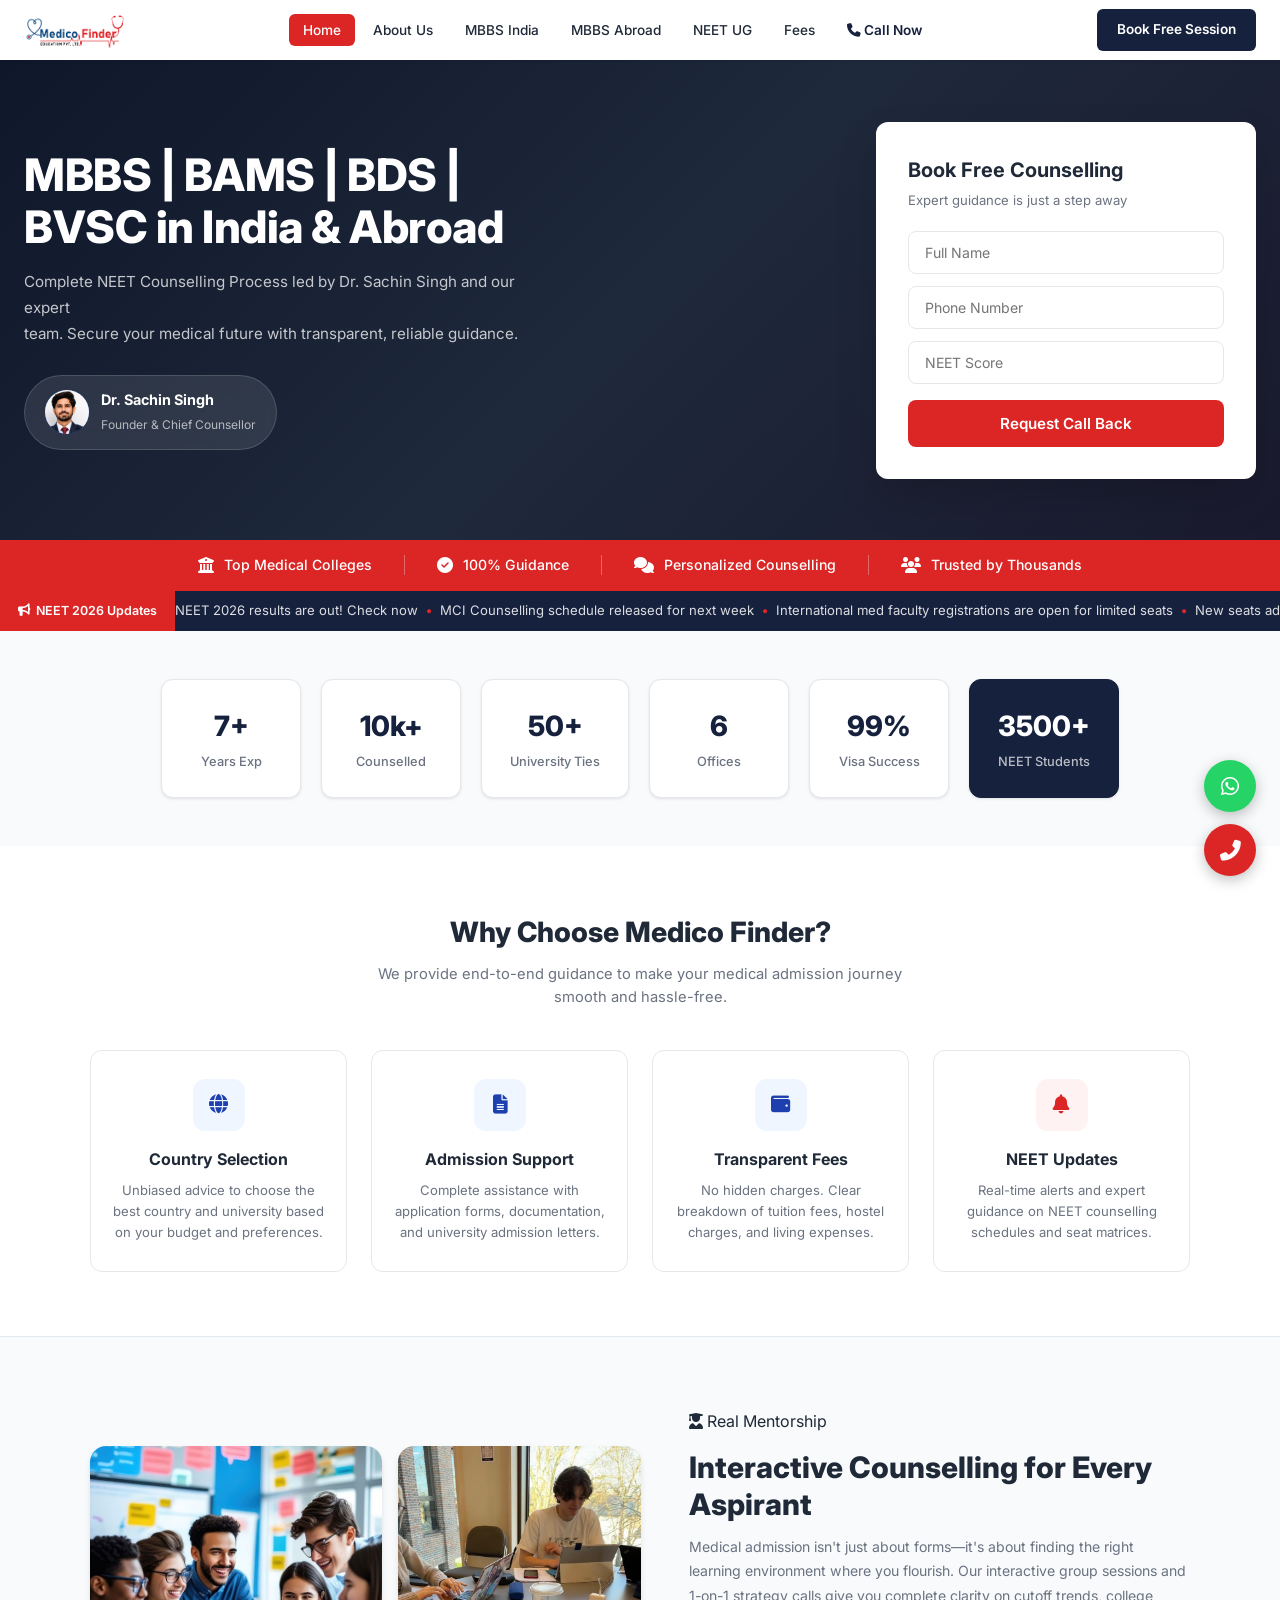
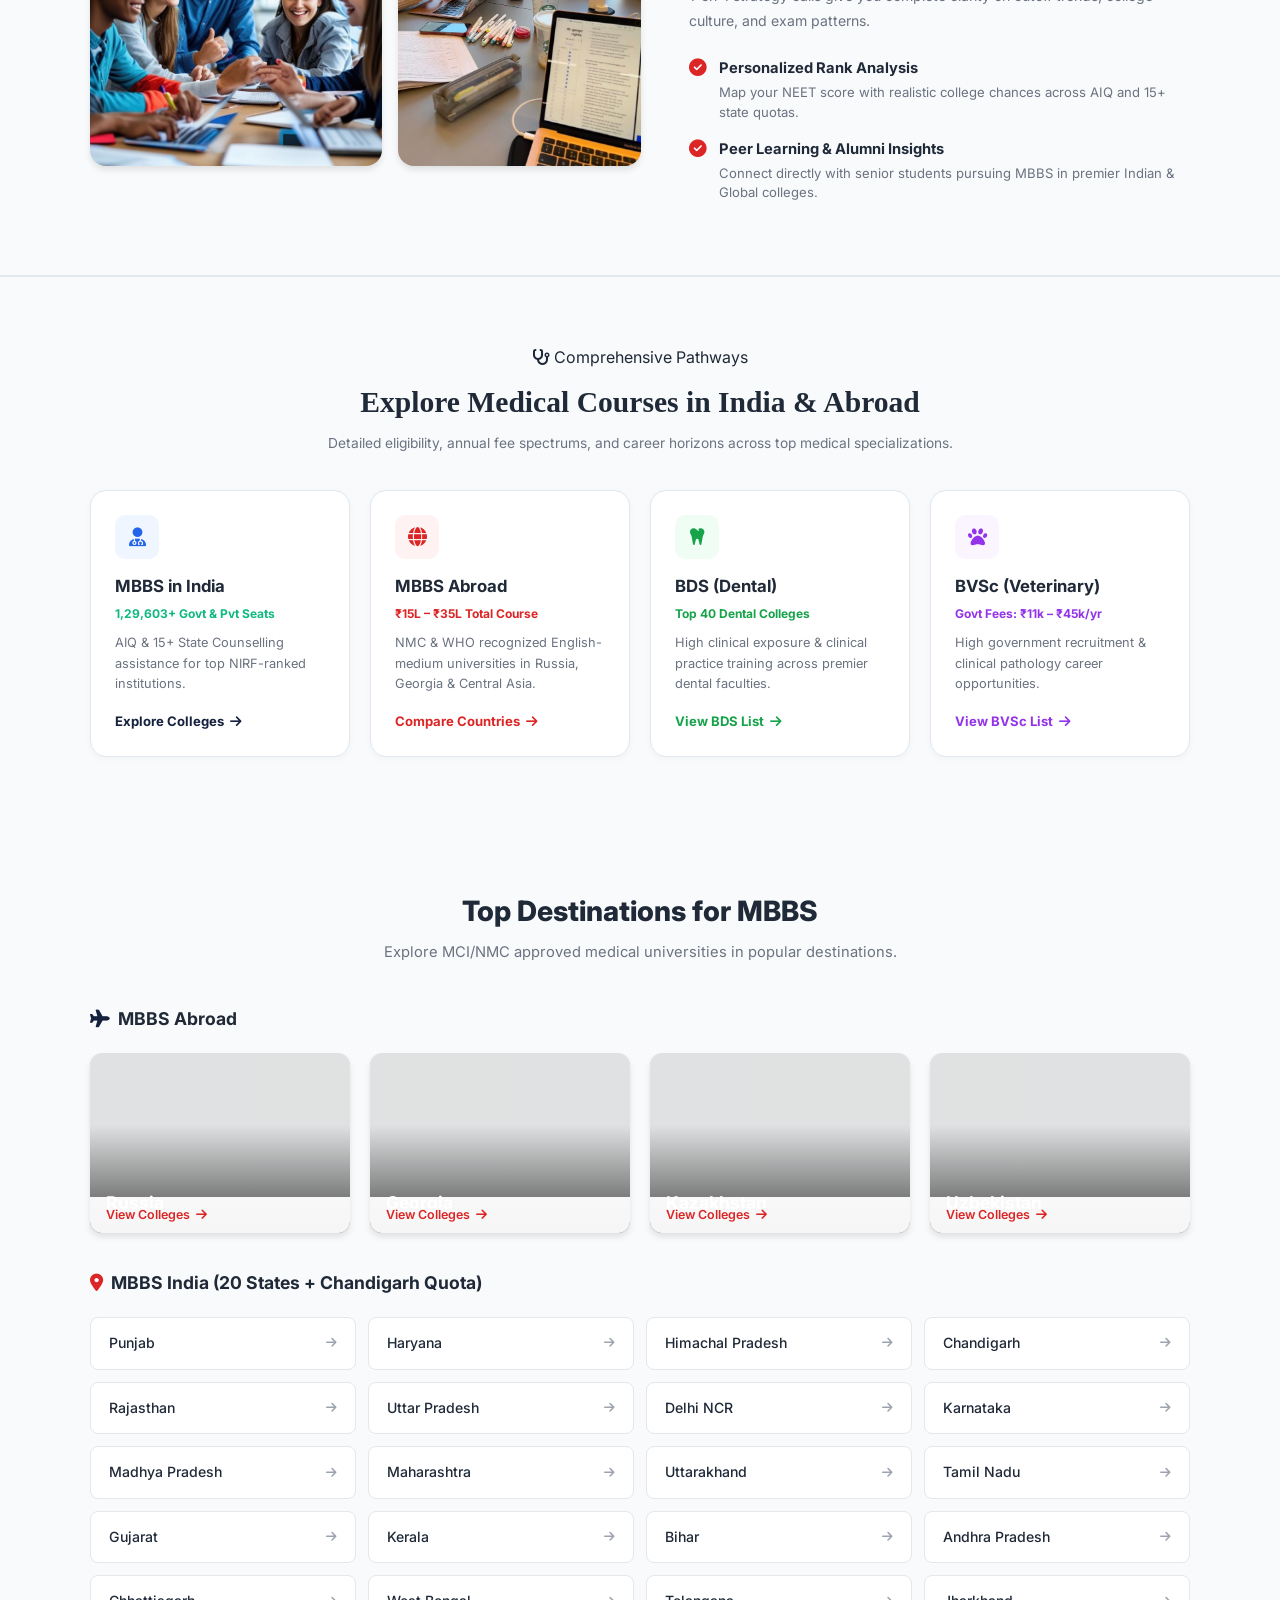
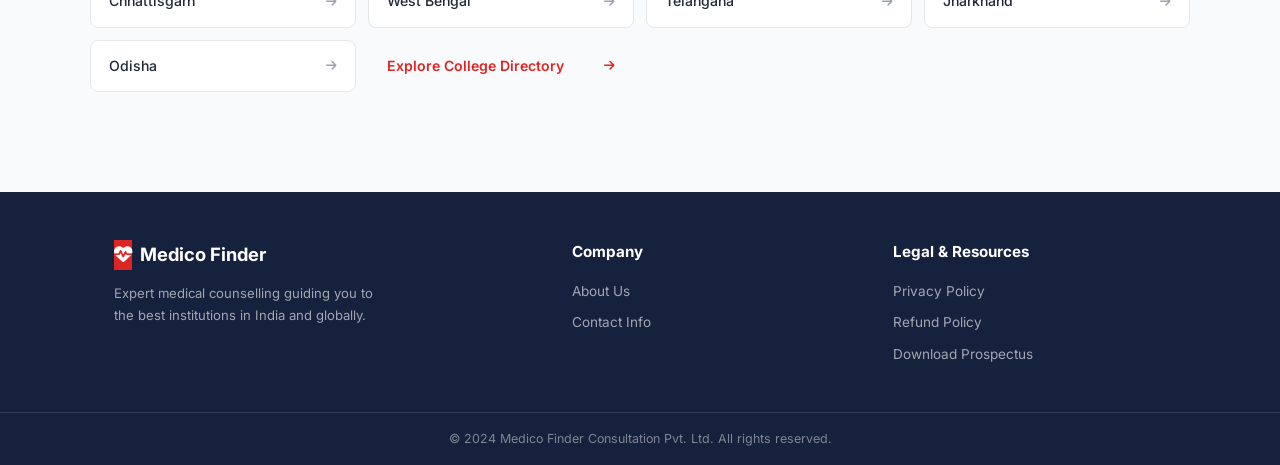
==== commit cf1280a0: "Change Years Exp from 15+ to 7+" ====
--- a/index.html
+++ b/index.html
@@ -117,7 +117,7 @@
     <section class="stats-section">
         <div class="stats-container">
             <div class="stat-card">
-                <h2>15+</h2>
+                <h2>7+</h2>
                 <p>Years Exp</p>
             </div>
             <div class="stat-card">
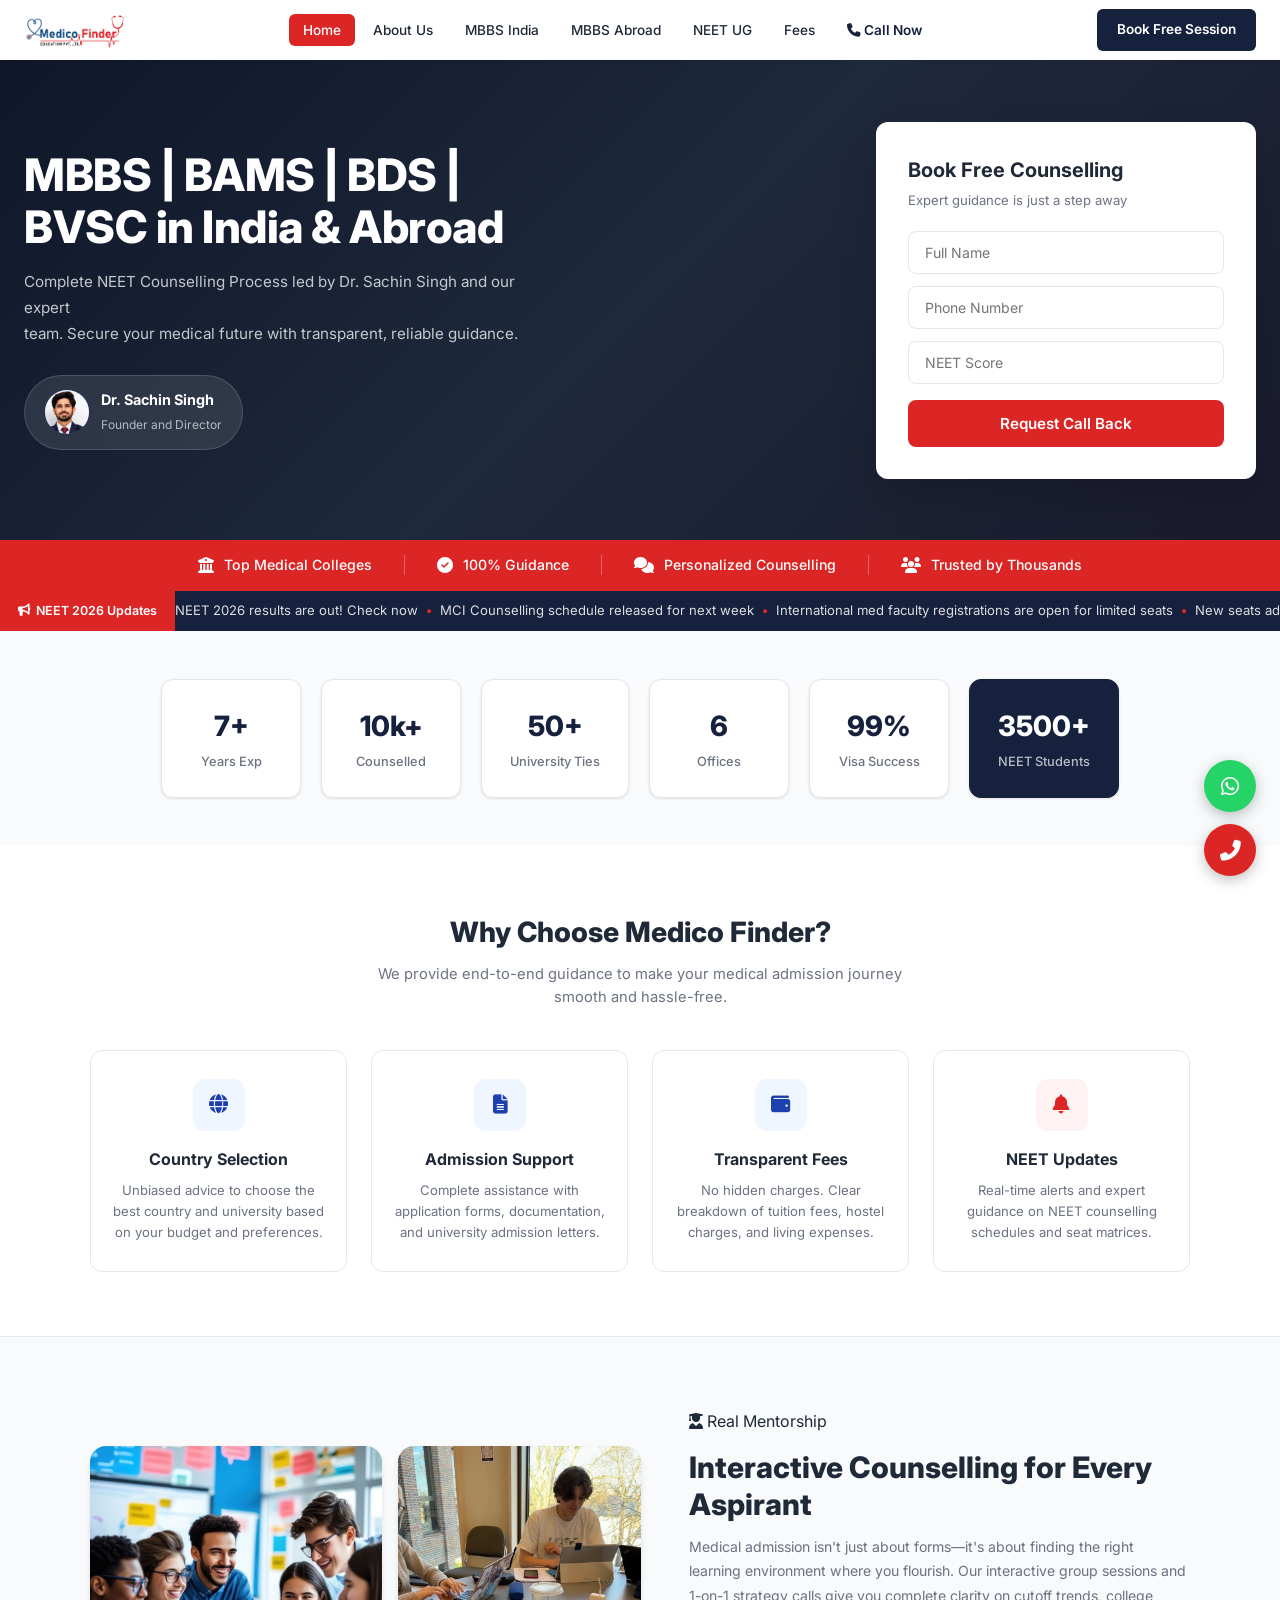
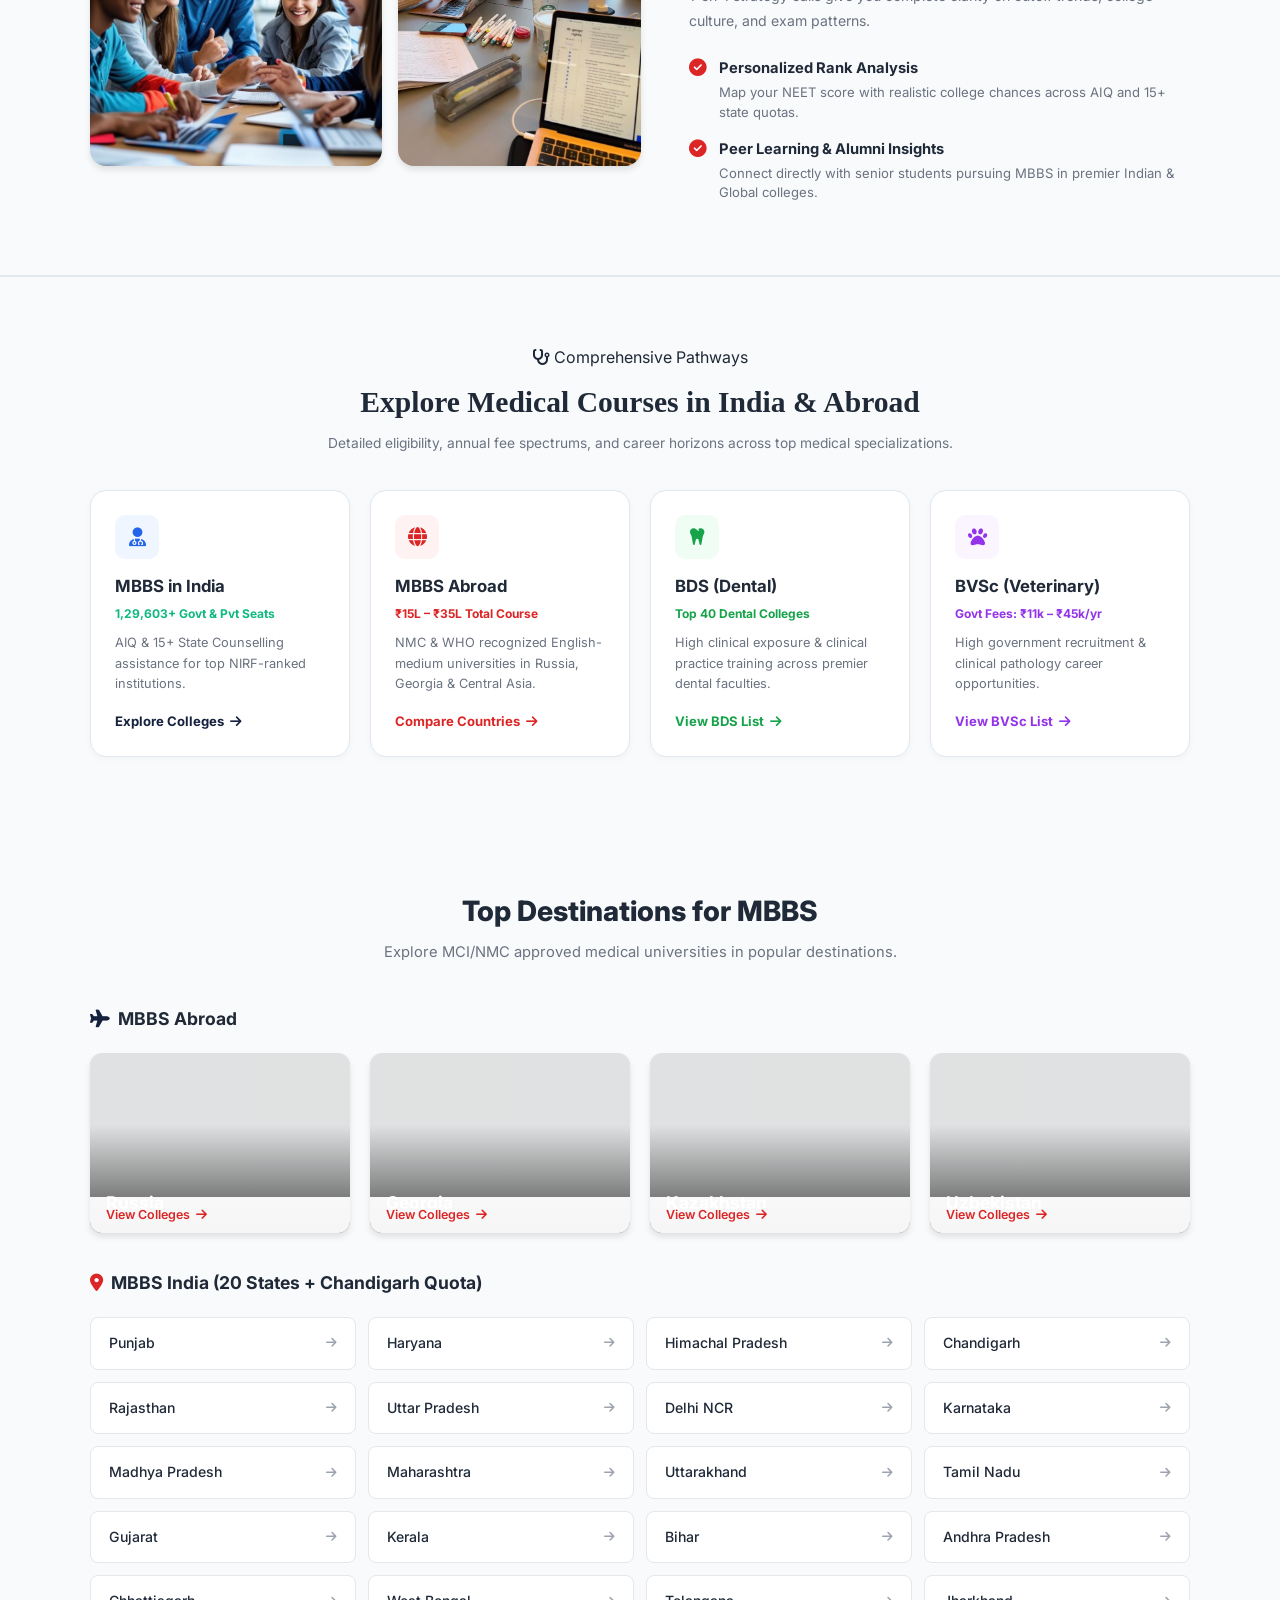
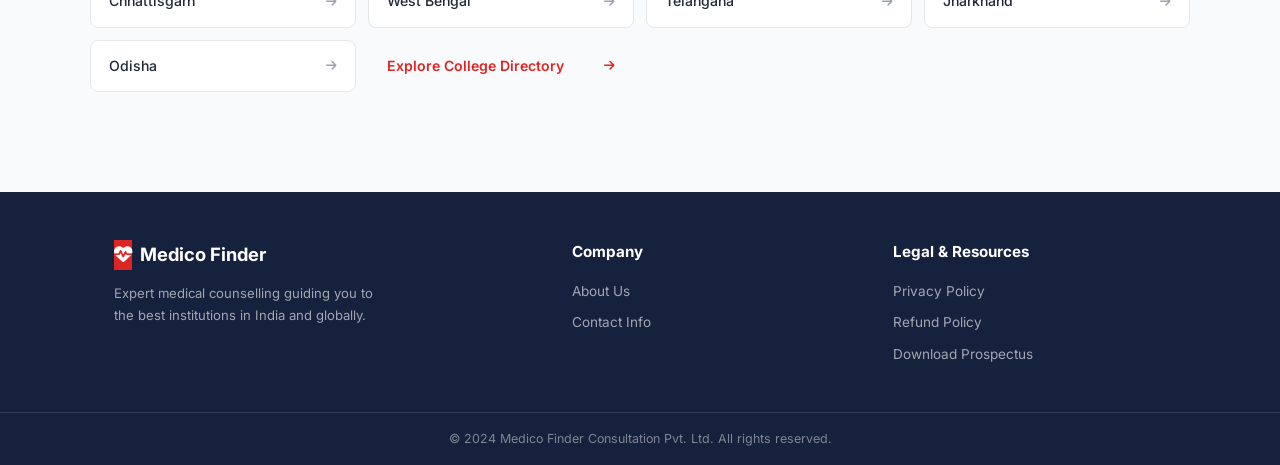
==== commit 55abe7ca: "Update Dr. Sachin Singh title to Founder and Director" ====
--- a/index.html
+++ b/index.html
@@ -47,7 +47,7 @@
                     </div>
                     <div class="doctor-info">
                         <strong>Dr. Sachin Singh</strong>
-                        <span>Founder & Chief Counsellor</span>
+                        <span>Founder and Director</span>
                     </div>
                 </div>
             </div>
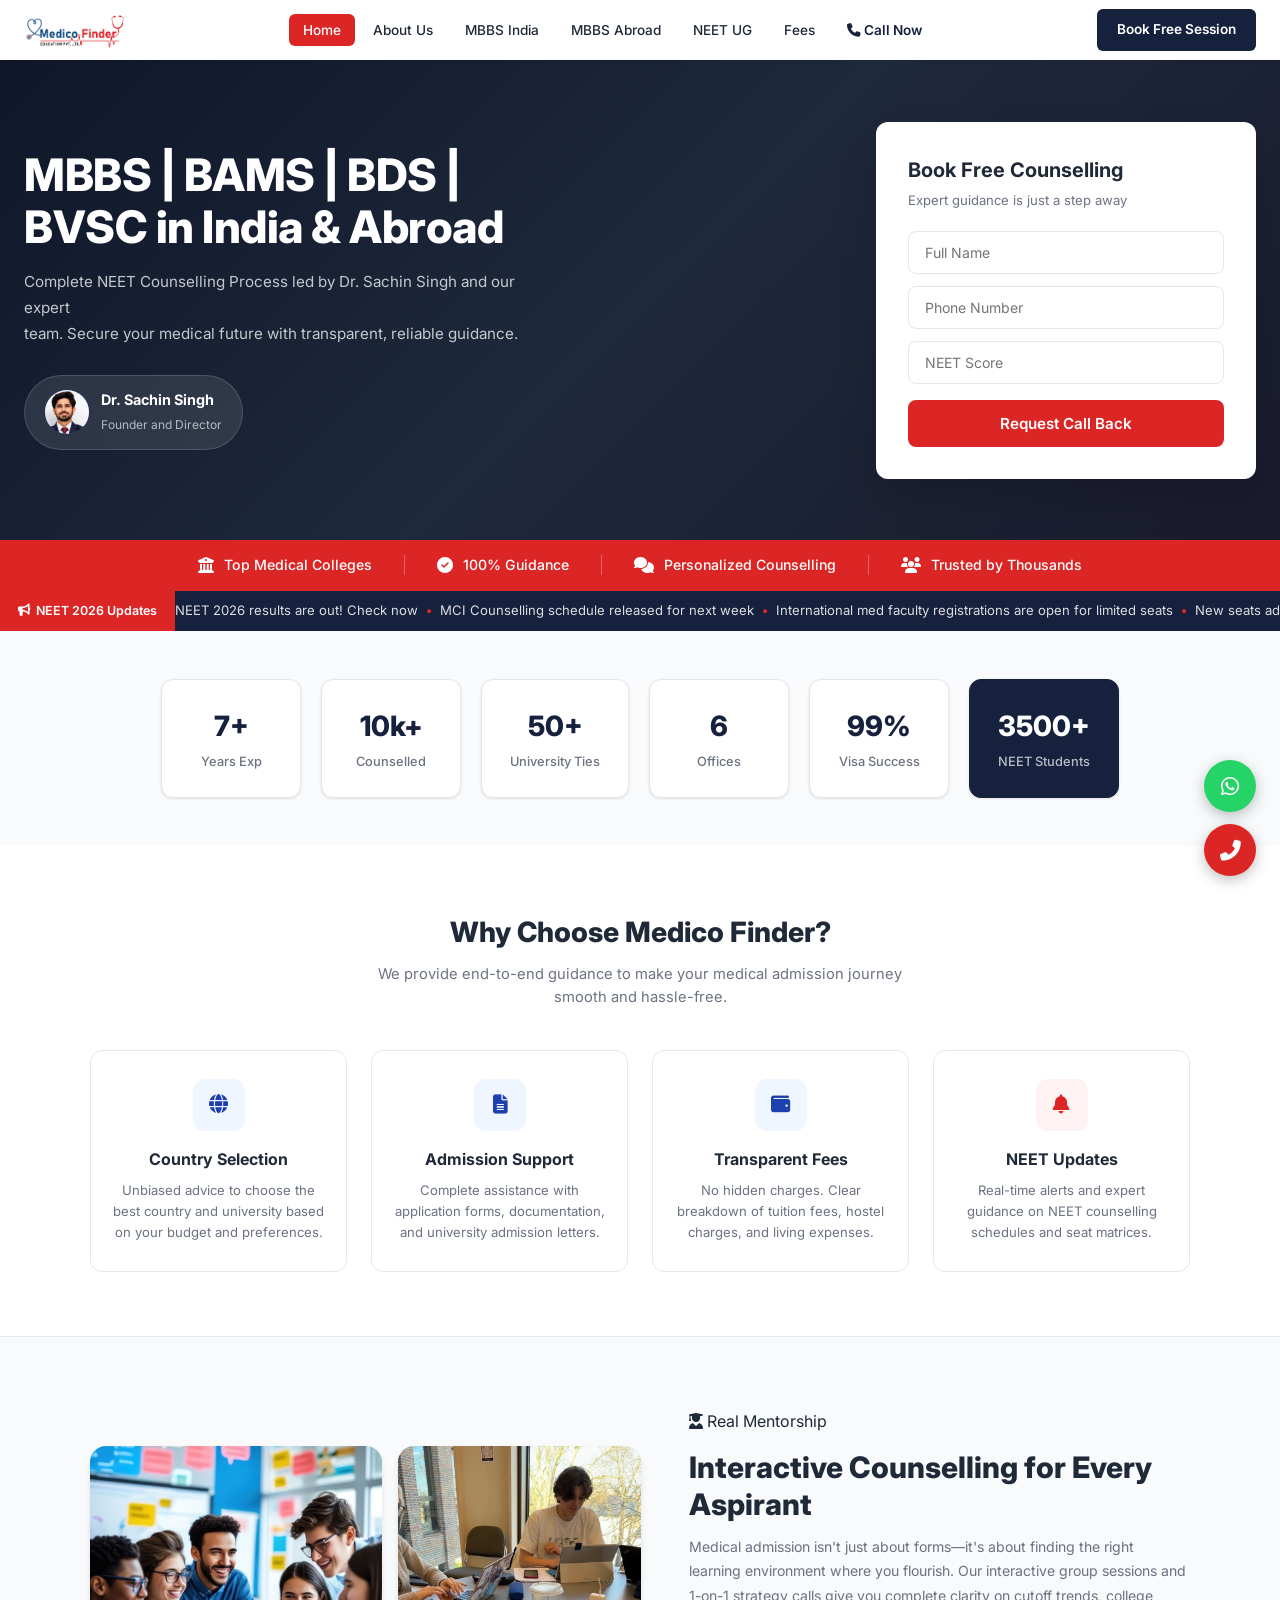
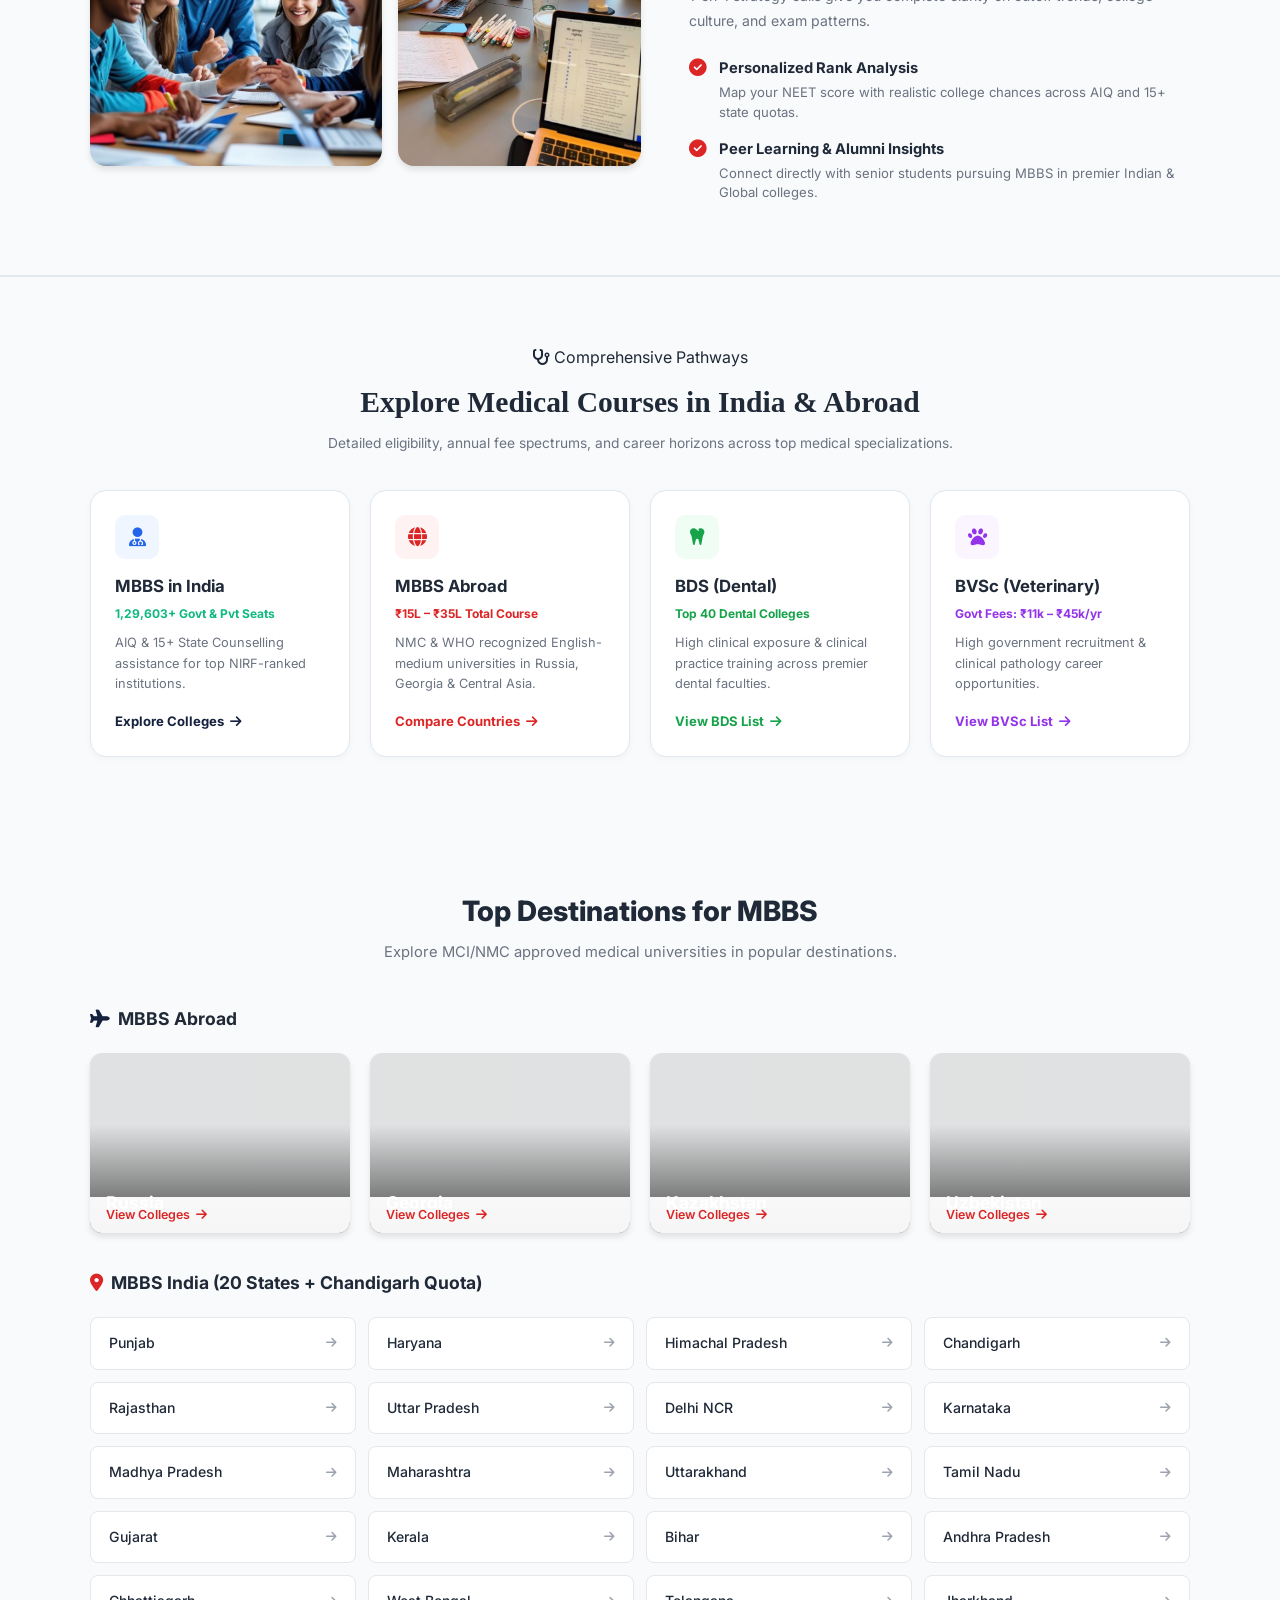
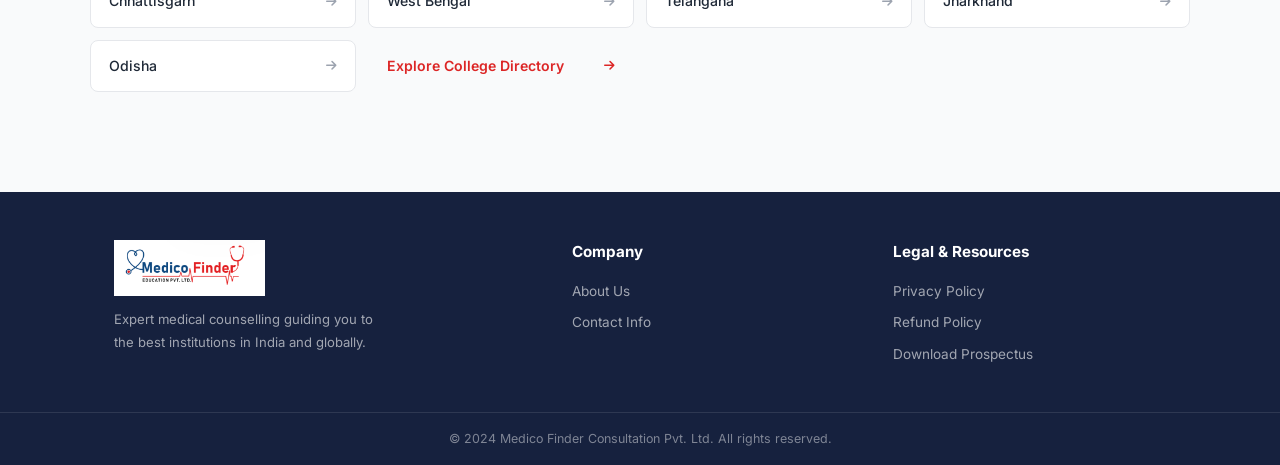
==== commit 6c3fa865: "Replace footer logo with Medico Finder Education Pvt. Ltd. logo across all pages" ====
--- a/index.html
+++ b/index.html
@@ -349,11 +349,8 @@
     <footer class="footer">
         <div class="footer-container">
             <div class="footer-brand">
-                <a href="#" class="footer-logo">
-                    <div class="logo-icon">
-                        <i class="fas fa-heartbeat"></i>
-                    </div>
-                    <span>Medico Finder</span>
+                <a href="index.html" class="footer-logo">
+                    <img src="footer-logo.png" alt="Medico Finder Education Pvt. Ltd." style="height:56px; width:auto; display:block;">
                 </a>
                 <p>Expert medical counselling guiding you to<br>the best institutions in India and globally.</p>
             </div>
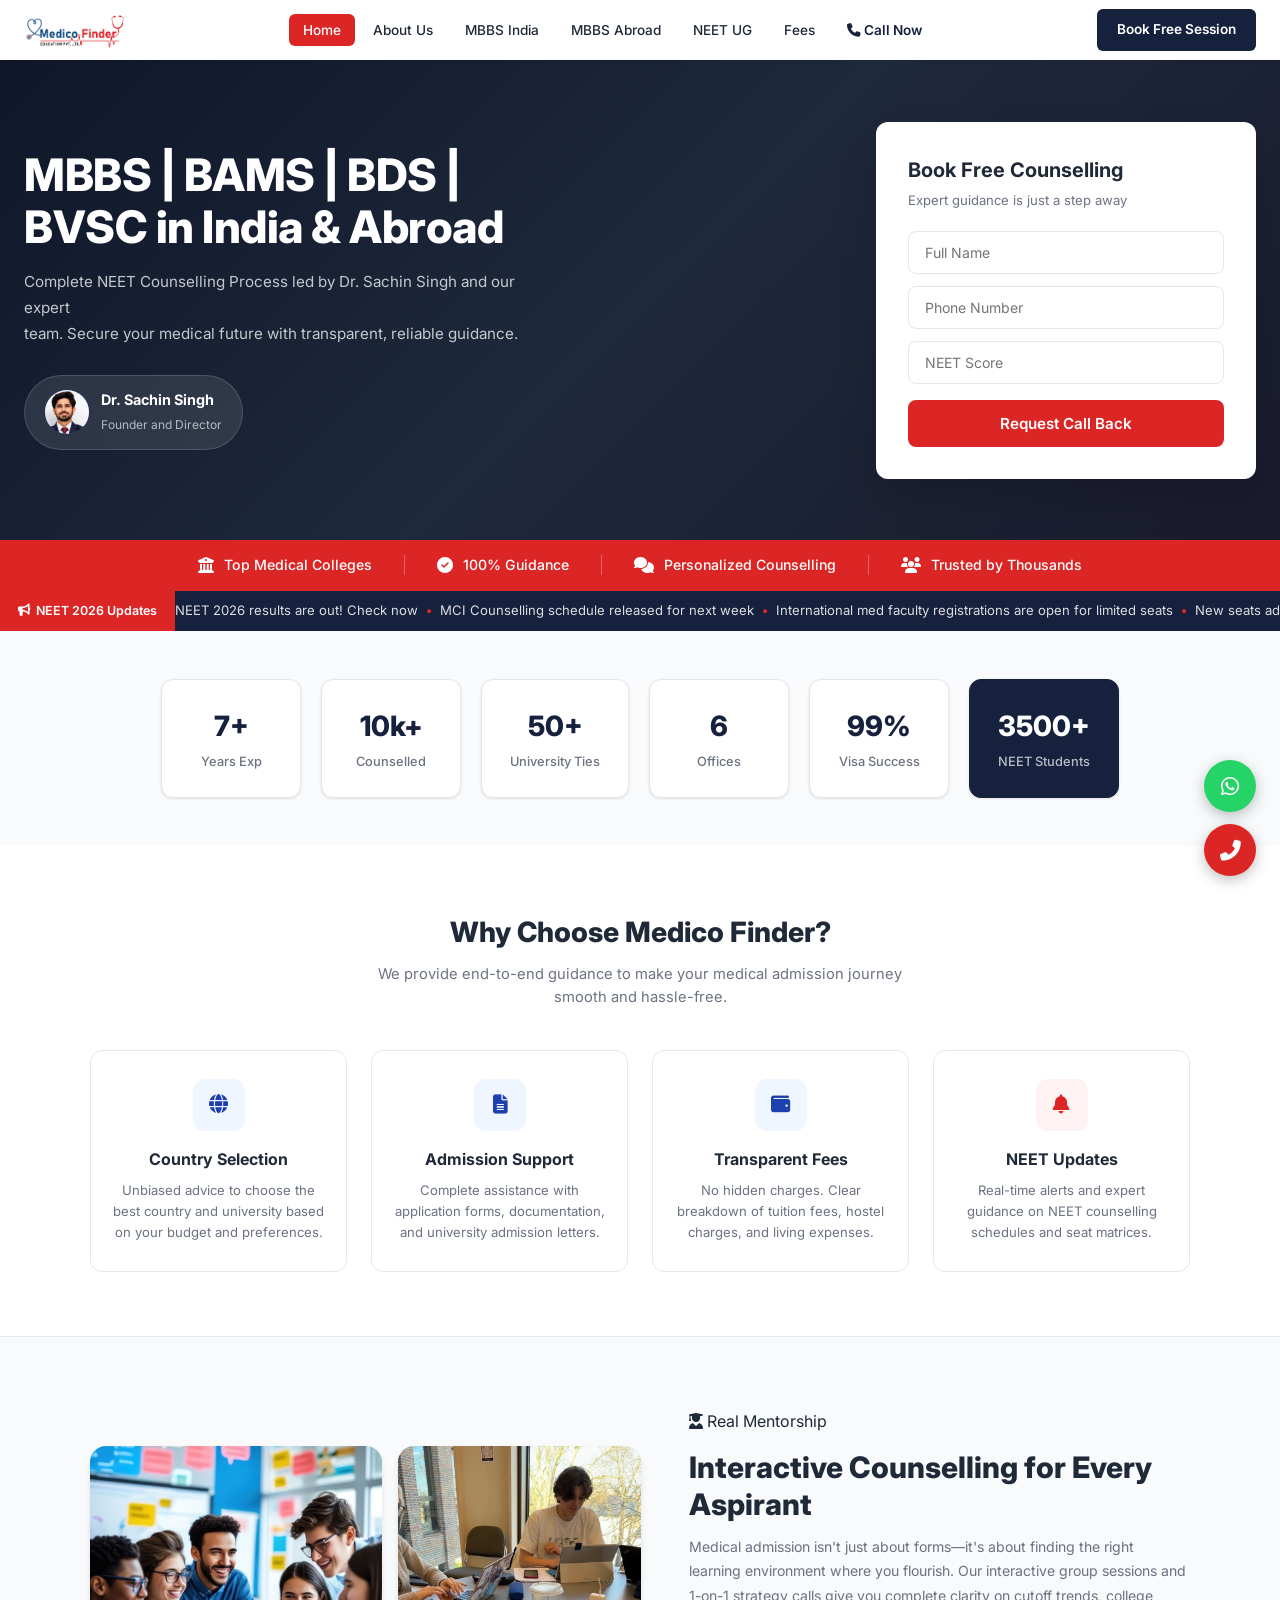
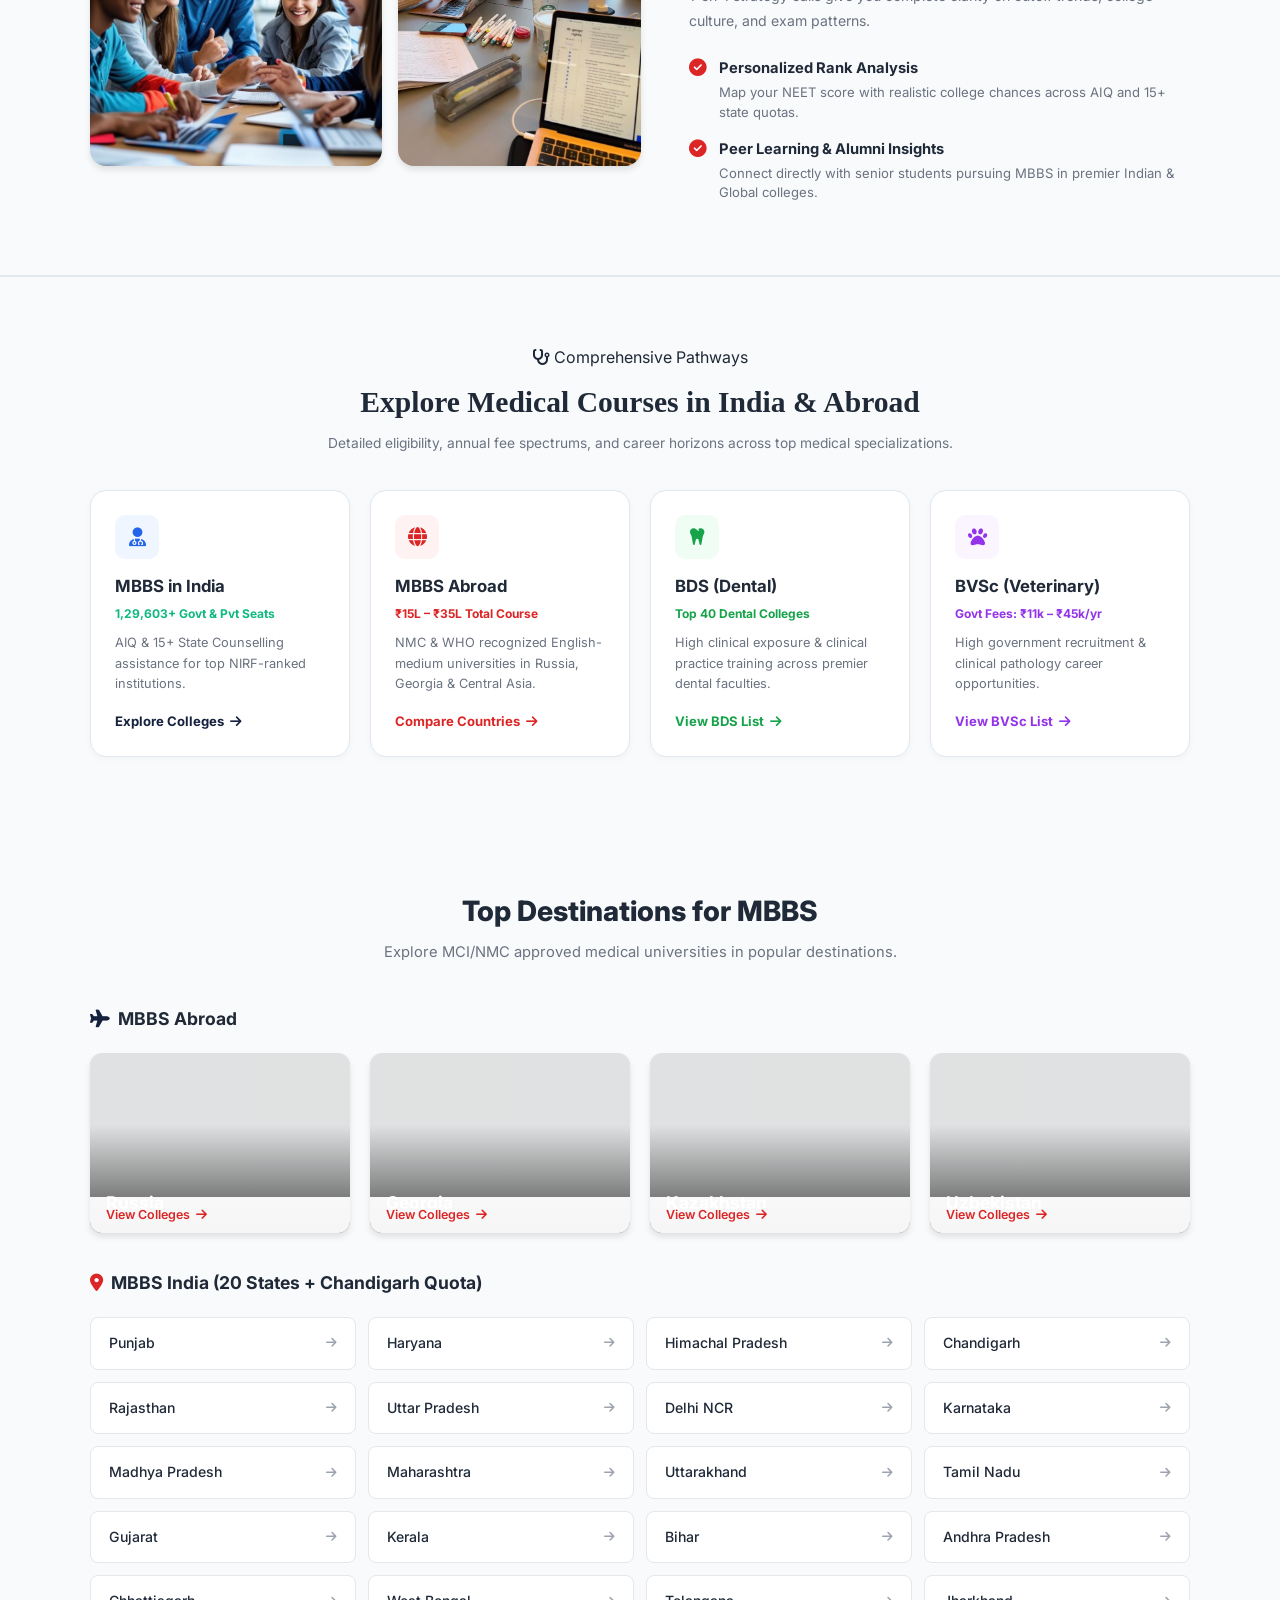
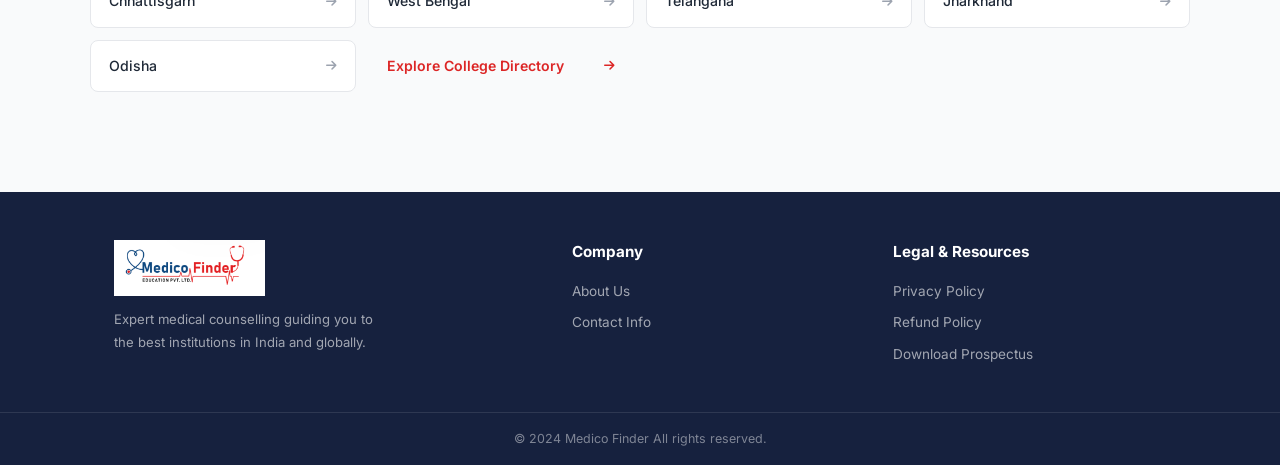
==== commit 8037438e: "Remove 'Consultation Pvt. Ltd.' from copyright line" ====
--- a/index.html
+++ b/index.html
@@ -25,7 +25,7 @@
                 <li><a href="mbbs-abroad.html">MBBS Abroad</a></li>
                 <li><a href="neet-ug.html">NEET UG</a></li>
                 <li><a href="fees.html">Fees</a></li>
-                <li><a href="#" class="call-now"><i class="fas fa-phone"></i> Call Now</a></li>
+                <li><a href="tel:+918816008060" class="call-now"><i class="fas fa-phone"></i> Call Now</a></li>
             </ul>
             <a href="#" class="btn-book-session">Book Free Session</a>
             <button class="mobile-menu-btn" id="mobileMenuBtn">
@@ -371,16 +371,16 @@
             </div>
         </div>
         <div class="footer-bottom">
-            <p>&copy; 2024 Medico Finder Consultation Pvt. Ltd. All rights reserved.</p>
+            <p>&copy; 2024 Medico Finder All rights reserved.</p>
         </div>
     </footer>
 
     <!-- ===== FLOATING BUTTONS ===== -->
     <div class="floating-buttons">
-        <a href="#" class="floating-btn whatsapp">
+        <a href="https://wa.me/918816008060" target="_blank" class="floating-btn whatsapp" aria-label="Chat on WhatsApp">
             <i class="fab fa-whatsapp"></i>
         </a>
-        <a href="#" class="floating-btn phone">
+        <a href="tel:+918816008060" class="floating-btn phone" aria-label="Call us">
             <i class="fas fa-phone-alt"></i>
         </a>
     </div>
